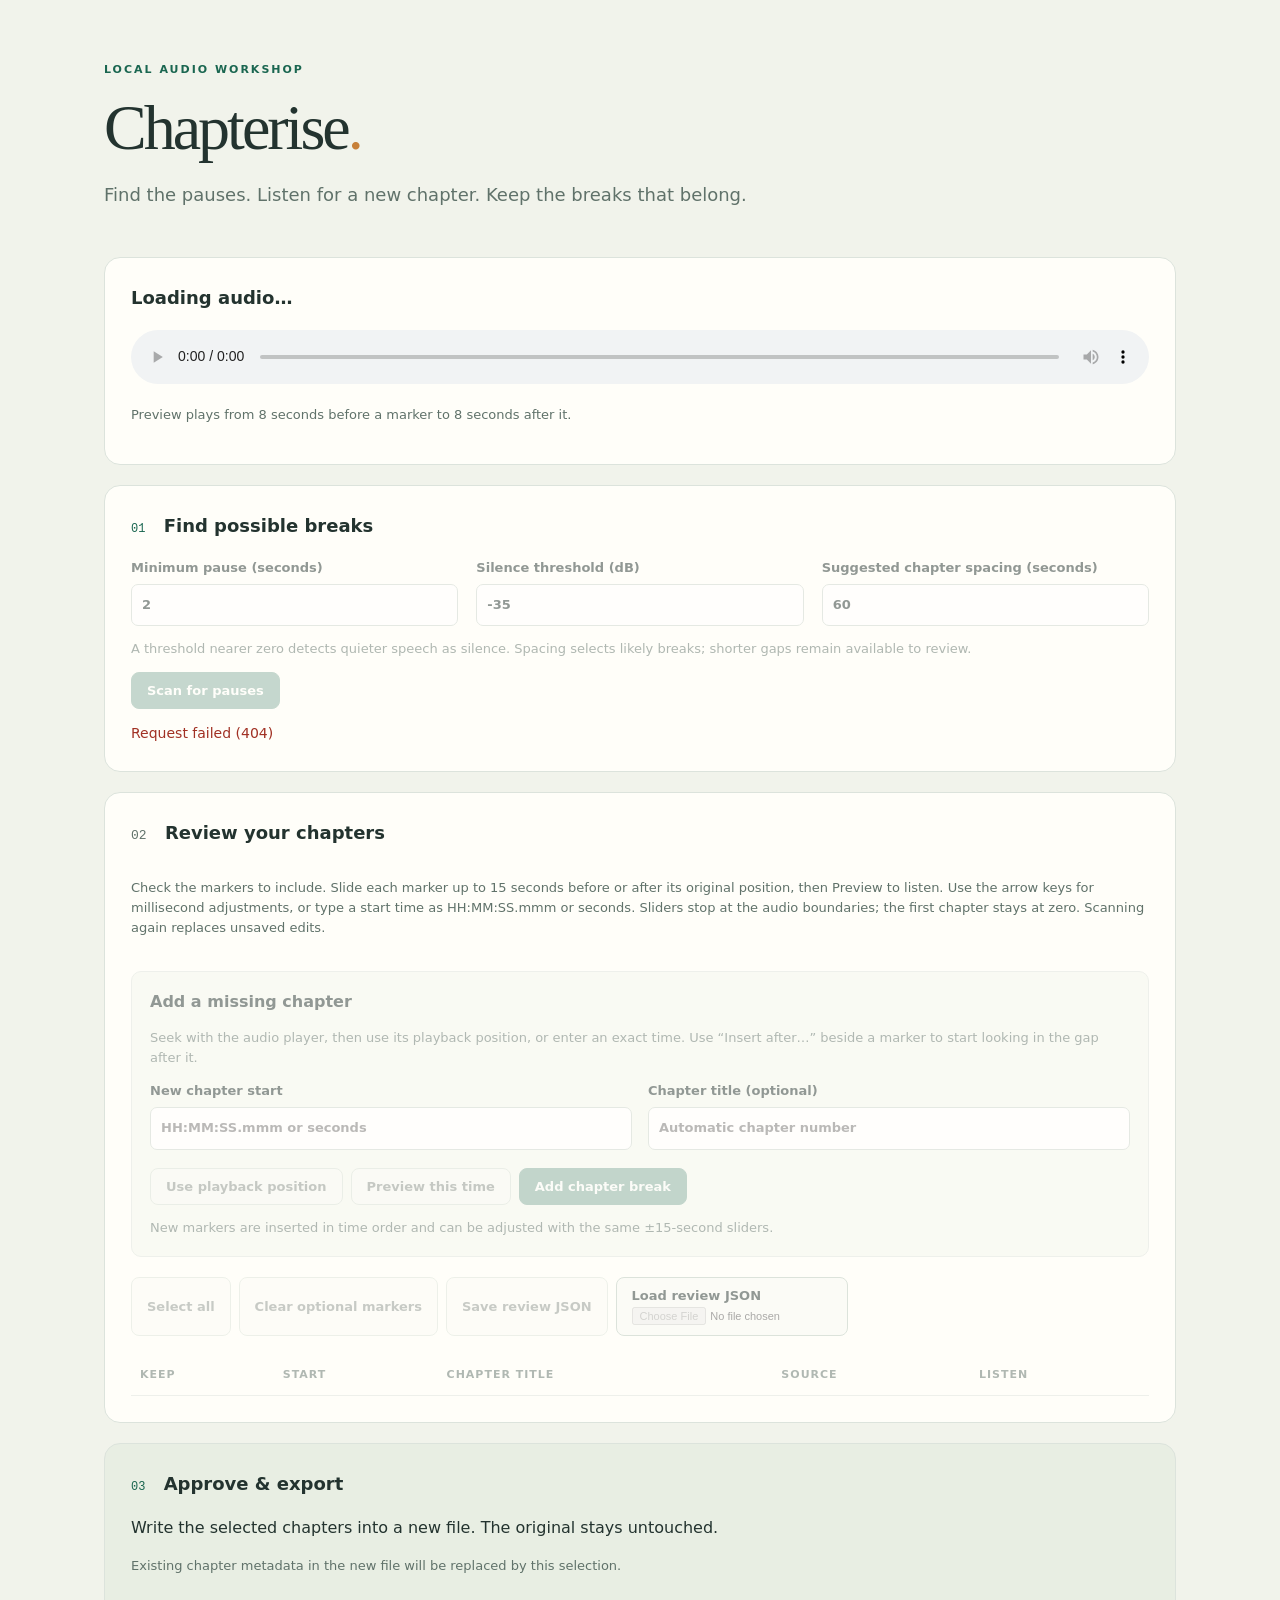
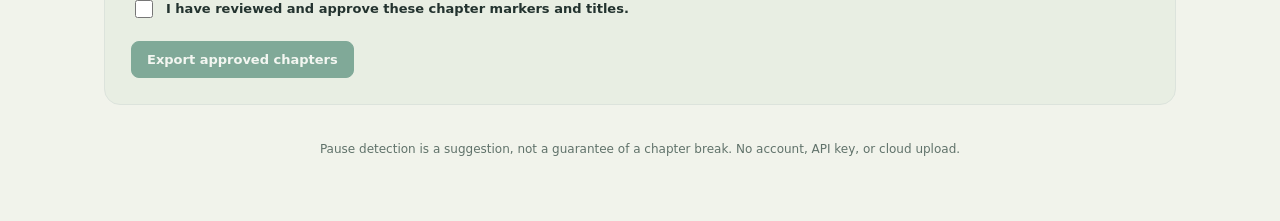
==== static/index.html @ 0d7fcec5 "Add local M4A chapter detection and review tool" ====
<!doctype html>
<html lang="en">
<head>
  <meta charset="utf-8">
  <meta name="viewport" content="width=device-width, initial-scale=1">
  <title>Chapterise — pause, listen, mark</title>
  <link rel="stylesheet" href="style.css">
  <script src="app.js" defer></script>
</head>
<body>
  <main>
    <header><span class="eyebrow">LOCAL AUDIO WORKSHOP</span><h1>Chapterise<span>.</span></h1>
      <p>Find the pauses. Listen for a new chapter. Keep the breaks that belong.</p></header>
    <section class="player">
      <div class="fileline"><h2 id="filename">Loading audio…</h2><span id="duration"></span></div>
      <audio id="audio" controls preload="metadata" src="audio"></audio>
      <p id="playback-help">Preview plays from 8 seconds before a marker to 8 seconds after it.</p>
    </section>
    <section>
      <h2><span class="step">01</span> Find possible breaks</h2>
      <fieldset id="settings"><div class="settings">
        <label>Minimum pause (seconds)<input id="minimum" type="number" min="0.1" max="120" step="0.1" value="2"></label>
        <label>Silence threshold (dB)<input id="noise" type="number" min="-90" max="-5" value="-35"></label>
        <label>Suggested chapter spacing (seconds)<input id="spacing" type="number" min="0" max="86400" value="60"></label>
      </div><p class="hint">A threshold nearer zero detects quieter speech as silence. Spacing selects likely breaks; shorter gaps remain available to review.</p>
      <button id="scan" class="primary">Scan for pauses</button></fieldset>
      <progress id="progress" max="100" value="0" hidden></progress>
      <p id="status" role="status" aria-live="polite">Ready to scan. Your audio stays on this computer.</p>
    </section>
    <section>
      <div class="fileline"><h2><span class="step">02</span> Review your chapters</h2><span id="count"></span></div>
      <p class="hint">Check the markers to include. Slide each marker up to 15 seconds before or after its original position, then Preview to listen. Use the arrow keys for millisecond adjustments, or type a start time as HH:MM:SS.mmm or seconds. Sliders stop at the audio boundaries; the first chapter stays at zero. Scanning again replaces unsaved edits.</p>
      <fieldset id="review">
      <form id="manual-form" class="manual-editor">
        <h3>Add a missing chapter</h3>
        <p class="hint">Seek with the audio player, then use its playback position, or enter an exact time. Use “Insert after…” beside a marker to start looking in the gap after it.</p>
        <div class="manual-fields">
          <label>New chapter start<input id="manual-time" type="text" placeholder="HH:MM:SS.mmm or seconds" autocomplete="off" required></label>
          <label>Chapter title (optional)<input id="manual-title" type="text" maxlength="500" placeholder="Automatic chapter number"></label>
        </div>
        <div class="toolbar">
          <button id="use-playhead" type="button">Use playback position</button>
          <button id="preview-manual" type="button">Preview this time</button>
          <button id="add" type="submit" class="primary">Add chapter break</button>
        </div>
        <p id="manual-status" class="hint" role="status" aria-live="polite">New markers are inserted in time order and can be adjusted with the same ±15-second sliders.</p>
      </form>
      <div class="toolbar">
        <button id="select">Select all</button><button id="clear">Clear optional markers</button>
        <button id="save">Save review JSON</button><label class="import">Load review JSON<input id="load" type="file" accept=".json,application/json"></label>
      </div>
      <div class="tablewrap"><table><thead><tr><th>Keep</th><th>Start</th><th>Chapter title</th><th>Source</th><th>Listen</th></tr></thead><tbody id="rows"></tbody></table></div>
      </fieldset>
    </section>
    <section class="export">
      <h2><span class="step">03</span> Approve &amp; export</h2>
      <p>Write the selected chapters into a new file. The original stays untouched.</p>
      <p class="hint">Existing chapter metadata in the new file will be replaced by this selection.</p>
      <code id="output"></code>
      <label class="approval"><input id="approved" type="checkbox"> I have reviewed and approve these chapter markers and titles.</label>
      <button id="export" class="primary" disabled>Export approved chapters</button>
    </section>
    <footer>Pause detection is a suggestion, not a guarantee of a chapter break. No account, API key, or cloud upload.</footer>
  </main>
</body>
</html>
---- static/style.css ----
:root{color-scheme:light;--ink:#23332f;--muted:#60726a;--green:#1a6650;--border:#dce3dc;--paper:#fffef9}*{box-sizing:border-box}body{margin:0;background:#f1f3eb;color:var(--ink);font:16px/1.55 system-ui,sans-serif}main{max-width:1120px;margin:0 auto;padding:48px 24px}header{padding:8px 0 30px}.eyebrow{font-size:11px;font-weight:750;letter-spacing:2px;color:var(--green)}h1{font-family:Georgia,serif;font-weight:400;font-size:64px;letter-spacing:-3px;line-height:1.1;margin:12px 0}h1 span{color:#c78039}header p{color:var(--muted);font-size:18px}section{background:var(--paper);border:1px solid var(--border);border-radius:16px;padding:26px;margin-bottom:20px}h2{font-size:18px;font-weight:650;margin:0 0 18px}.fileline{display:flex;align-items:baseline;justify-content:space-between;gap:20px}.fileline h2{overflow-wrap:anywhere}.fileline span{white-space:nowrap;color:var(--muted);font-size:13px}.step{font:12px ui-monospace,monospace;color:var(--green);margin-right:12px}audio{width:100%}.player p,.hint{font-size:13px;color:var(--muted)}fieldset{border:0;margin:0;padding:0;min-width:0}.settings{display:grid;grid-template-columns:repeat(3,1fr);gap:18px}label{display:block;font-size:13px;font-weight:600}input:not([type=checkbox]):not([type=file]):not([type=range]){width:100%;border:1px solid #cbd5cd;border-radius:7px;padding:10px;background:#fff;color:var(--ink);font:inherit;margin-top:6px}input[type=checkbox]{accent-color:var(--green);width:18px;height:18px;vertical-align:middle}button,.import{border:1px solid #b9c9bd;background:#f7f9f3;border-radius:8px;padding:10px 15px;color:var(--ink);font:600 13px system-ui;cursor:pointer}button:hover,.import:hover{background:#e9f0e7}button.primary{background:var(--green);color:white;border-color:var(--green)}button:disabled,fieldset:disabled{opacity:.5;cursor:default}button:focus-visible,input:focus-visible{outline:3px solid #dba653;outline-offset:2px}.toolbar{display:flex;flex-wrap:wrap;gap:8px;margin:18px 0}.import input{display:block;max-width:200px;font-size:11px;margin-top:4px}.tablewrap{overflow:auto;max-height:570px}table{border-collapse:collapse;width:100%;min-width:660px}th{text-align:left;font-size:11px;text-transform:uppercase;letter-spacing:1px;color:var(--muted);position:sticky;top:0;background:var(--paper);z-index:1}td,th{padding:12px 9px;border-bottom:1px solid var(--border)}td:nth-child(2){width:155px}td:nth-child(3){min-width:220px}td:nth-child(4){font-size:12px;color:var(--muted);min-width:100px}td input:not([type=checkbox]){margin:0!important}.unselected{opacity:.6}.export{background:#e8eee3}.approval{margin:20px 0;display:flex;align-items:center;gap:10px}code{display:block;overflow-wrap:anywhere;font-size:12px}footer{color:var(--muted);font-size:12px;text-align:center;padding:15px}#status{font-size:14px;margin-bottom:0;overflow-wrap:anywhere}#status.error{color:#a13124}progress{width:100%;margin-top:18px;accent-color:var(--green)}@media(max-width:650px){main{padding:24px 12px}section{padding:18px}h1{font-size:48px}.settings{grid-template-columns:1fr}.fileline{flex-wrap:wrap;gap:0}.toolbar button{flex-grow:1}}

/* Keep precision controls together beneath each chapter timestamp. */
td:nth-child(2){min-width:220px}.adjustment{margin-top:10px}.adjustment input[type=range]{display:block;width:100%;padding:0;accent-color:var(--green);cursor:ew-resize}.adjustment input:disabled{cursor:default}.adjustment-limits{display:flex;justify-content:space-between;font:11px ui-monospace,monospace;color:var(--muted);margin-top:3px}.adjustment-offset{display:block;font-size:11px;color:var(--muted);margin-top:4px;font-variant-numeric:tabular-nums}
.manual-editor{background:#f3f6ed;border:1px solid var(--border);border-radius:10px;padding:18px;margin:20px 0}.manual-editor h3{margin:0;font-size:16px}.manual-fields{display:grid;grid-template-columns:1fr 1fr;gap:16px}.manual-editor .toolbar{margin-bottom:8px}#manual-status{margin-bottom:0}#manual-status.error{color:#a13124}.marker-actions{min-width:130px}.marker-actions button{display:block;width:100%;margin:5px 0}.new-marker{background:#edf4e5}@media(max-width:650px){.manual-fields{grid-template-columns:1fr}}
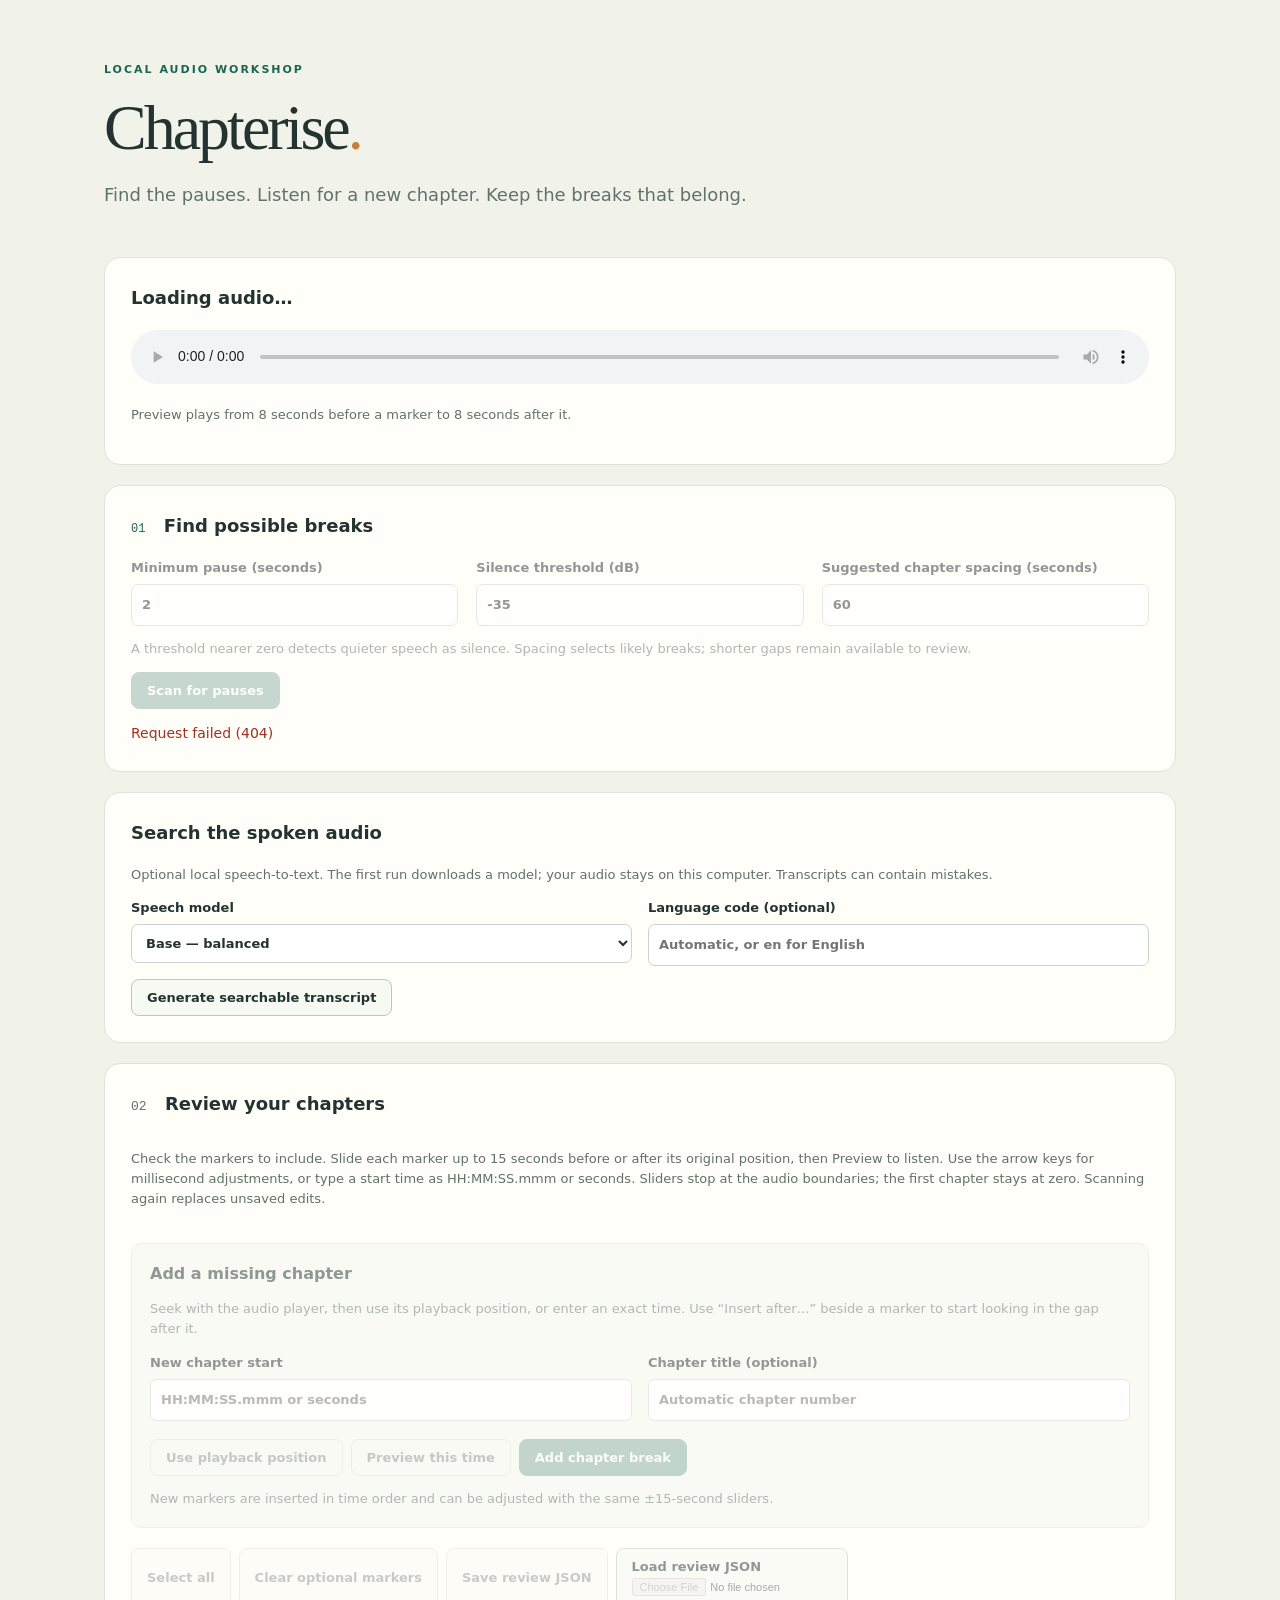
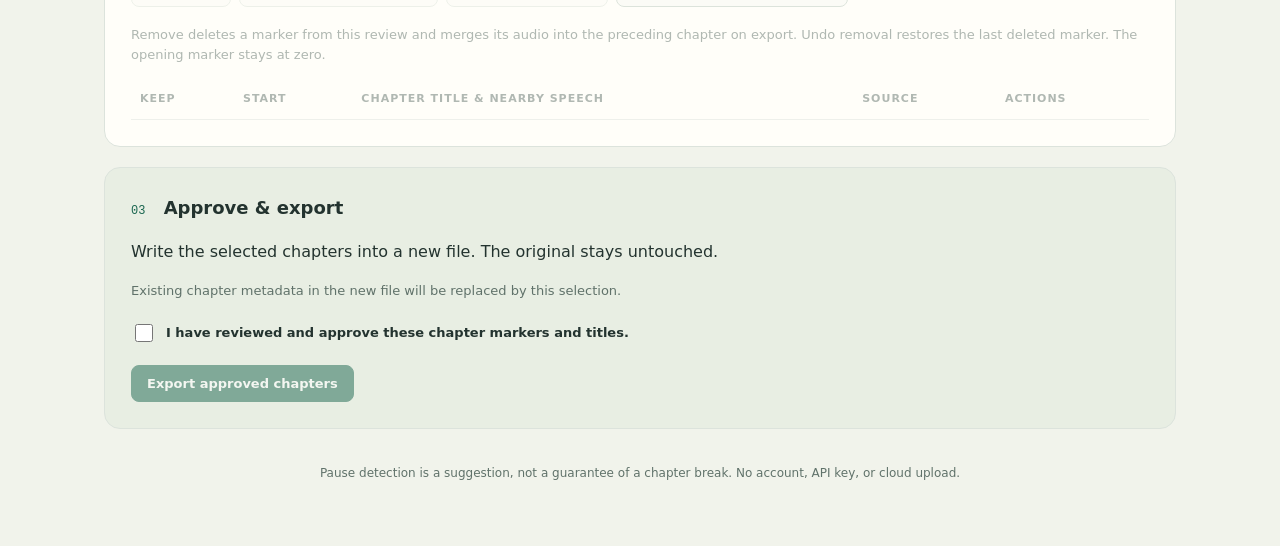
==== commit d76ad0d0: "Add searchable transcripts, chapter removal, and long-book export fix" ====
--- a/static/index.html
+++ b/static/index.html
@@ -28,6 +28,24 @@
       <p id="status" role="status" aria-live="polite">Ready to scan. Your audio stays on this computer.</p>
     </section>
     <section>
+      <h2>Search the spoken audio</h2>
+      <p class="hint">Optional local speech-to-text. The first run downloads a model; your audio stays on this computer. Transcripts can contain mistakes.</p>
+      <fieldset id="transcription-settings">
+        <div class="manual-fields">
+          <label>Speech model<select id="speech-model"><option value="tiny">Tiny — fastest</option><option value="base" selected>Base — balanced</option><option value="small">Small — more accurate, slower</option></select></label>
+          <label>Language code (optional)<input id="speech-language" type="text" placeholder="Automatic, or en for English" maxlength="3"></label>
+        </div>
+        <p id="transcription-help" class="hint"></p>
+        <button id="transcribe">Generate searchable transcript</button>
+      </fieldset>
+      <div id="transcript-panel" hidden>
+        <label class="transcript-search">Search transcript<input id="transcript-query" type="search" placeholder="Find a word or phrase…"></label>
+        <p id="transcript-count" class="hint" role="status"></p>
+        <p class="hint">Select a result to listen and fill the manual chapter time. Save review JSON to keep your transcript for later.</p>
+        <div id="transcript-results" class="transcript-results"></div>
+      </div>
+    </section>
+    <section>
       <div class="fileline"><h2><span class="step">02</span> Review your chapters</h2><span id="count"></span></div>
       <p class="hint">Check the markers to include. Slide each marker up to 15 seconds before or after its original position, then Preview to listen. Use the arrow keys for millisecond adjustments, or type a start time as HH:MM:SS.mmm or seconds. Sliders stop at the audio boundaries; the first chapter stays at zero. Scanning again replaces unsaved edits.</p>
       <fieldset id="review">
@@ -47,9 +65,11 @@
       </form>
       <div class="toolbar">
         <button id="select">Select all</button><button id="clear">Clear optional markers</button>
+        <button id="undo-remove" hidden>Undo removal</button>
         <button id="save">Save review JSON</button><label class="import">Load review JSON<input id="load" type="file" accept=".json,application/json"></label>
       </div>
-      <div class="tablewrap"><table><thead><tr><th>Keep</th><th>Start</th><th>Chapter title</th><th>Source</th><th>Listen</th></tr></thead><tbody id="rows"></tbody></table></div>
+      <p class="hint">Remove deletes a marker from this review and merges its audio into the preceding chapter on export. Undo removal restores the last deleted marker. The opening marker stays at zero.</p>
+      <div class="tablewrap"><table><thead><tr><th>Keep</th><th>Start</th><th>Chapter title &amp; nearby speech</th><th>Source</th><th>Actions</th></tr></thead><tbody id="rows"></tbody></table></div>
       </fieldset>
     </section>
     <section class="export">
--- a/static/style.css
+++ b/static/style.css
@@ -3,3 +3,5 @@
 /* Keep precision controls together beneath each chapter timestamp. */
 td:nth-child(2){min-width:220px}.adjustment{margin-top:10px}.adjustment input[type=range]{display:block;width:100%;padding:0;accent-color:var(--green);cursor:ew-resize}.adjustment input:disabled{cursor:default}.adjustment-limits{display:flex;justify-content:space-between;font:11px ui-monospace,monospace;color:var(--muted);margin-top:3px}.adjustment-offset{display:block;font-size:11px;color:var(--muted);margin-top:4px;font-variant-numeric:tabular-nums}
 .manual-editor{background:#f3f6ed;border:1px solid var(--border);border-radius:10px;padding:18px;margin:20px 0}.manual-editor h3{margin:0;font-size:16px}.manual-fields{display:grid;grid-template-columns:1fr 1fr;gap:16px}.manual-editor .toolbar{margin-bottom:8px}#manual-status{margin-bottom:0}#manual-status.error{color:#a13124}.marker-actions{min-width:130px}.marker-actions button{display:block;width:100%;margin:5px 0}.new-marker{background:#edf4e5}@media(max-width:650px){.manual-fields{grid-template-columns:1fr}}
+.remove-marker{color:#a13124}
+select{width:100%;padding:10px;border:1px solid #cbd5cd;border-radius:7px;background:#fff;color:var(--ink);font:inherit;margin-top:6px}.snippet{font-size:12px;line-height:1.5;color:var(--muted);max-height:150px;overflow:auto;margin:10px 0 0;white-space:pre-wrap}.transcript-search{margin-top:20px}.transcript-results{max-height:330px;overflow:auto}.transcript-result{display:flex;gap:16px;width:100%;text-align:left;margin-bottom:8px;font-weight:400}.transcript-result span:first-child{font:12px ui-monospace,monospace;white-space:nowrap;padding-top:3px}.transcript-result span:last-child{white-space:pre-wrap}
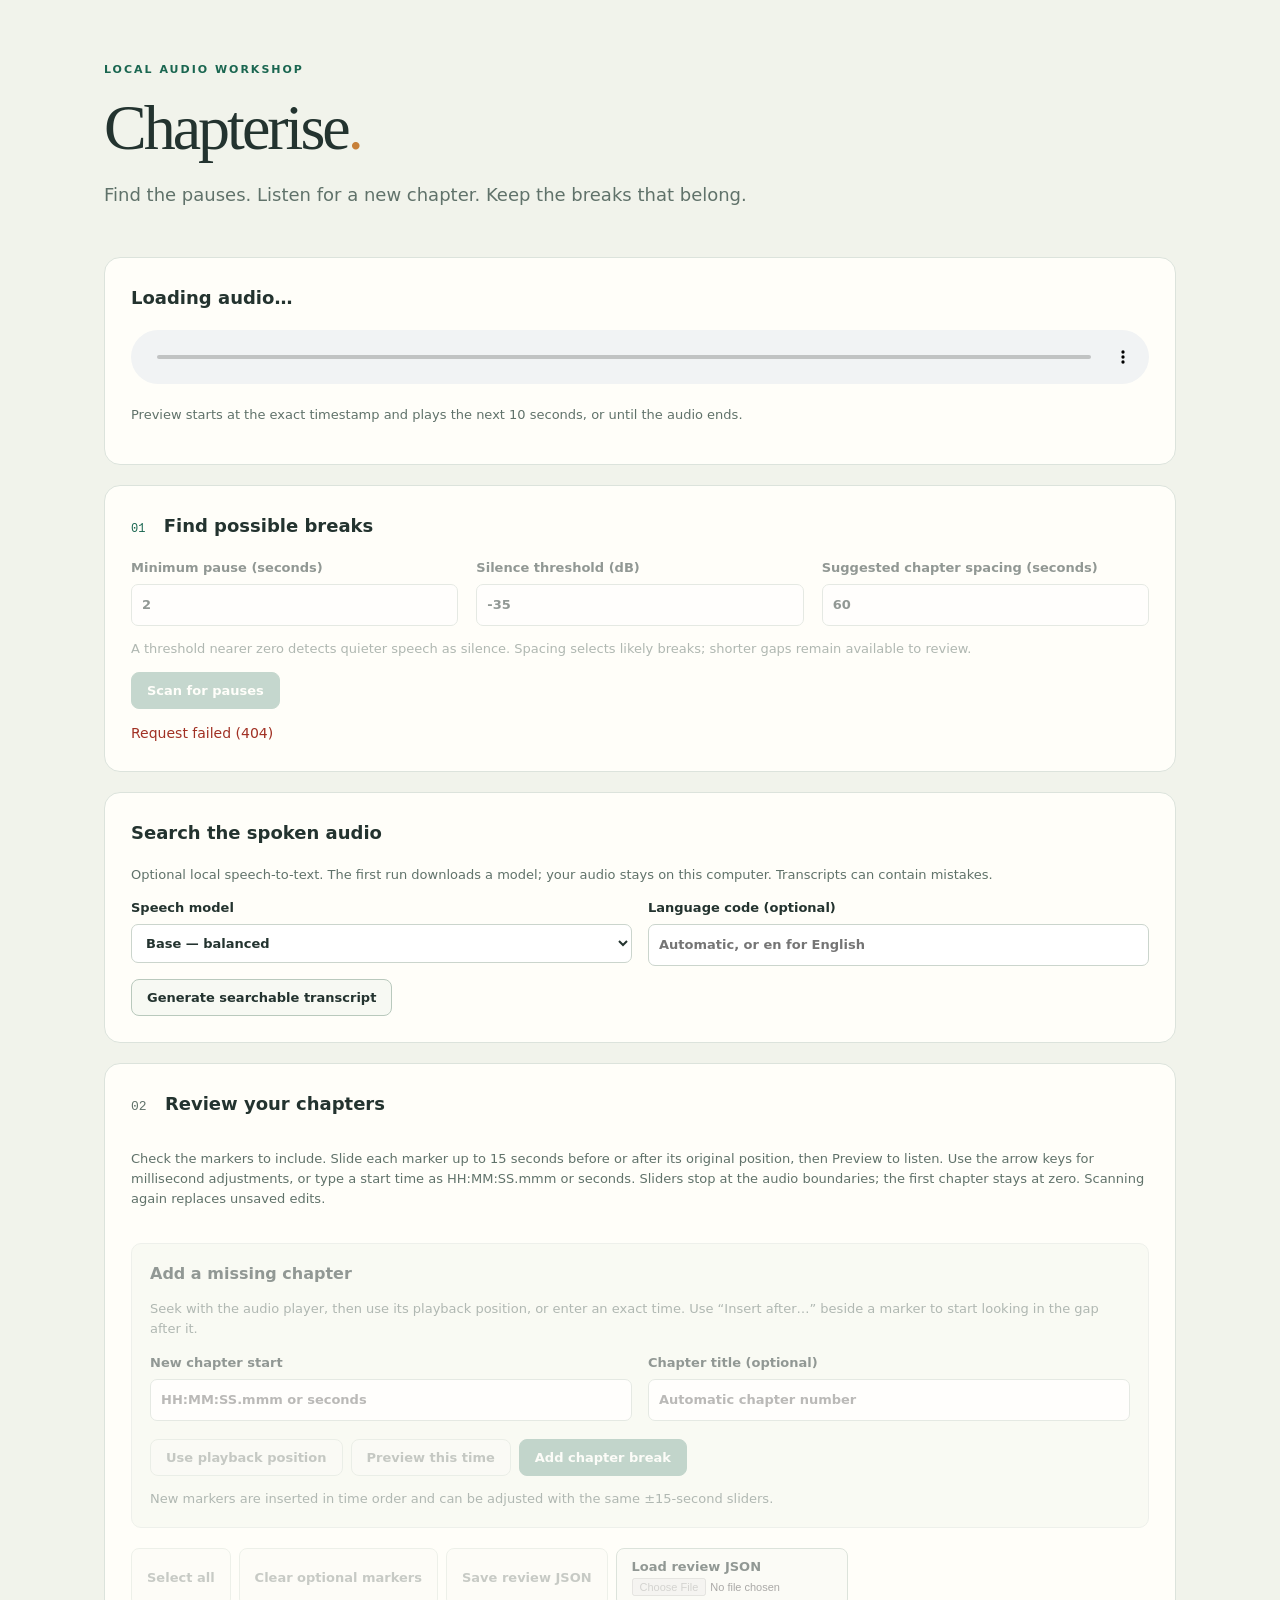
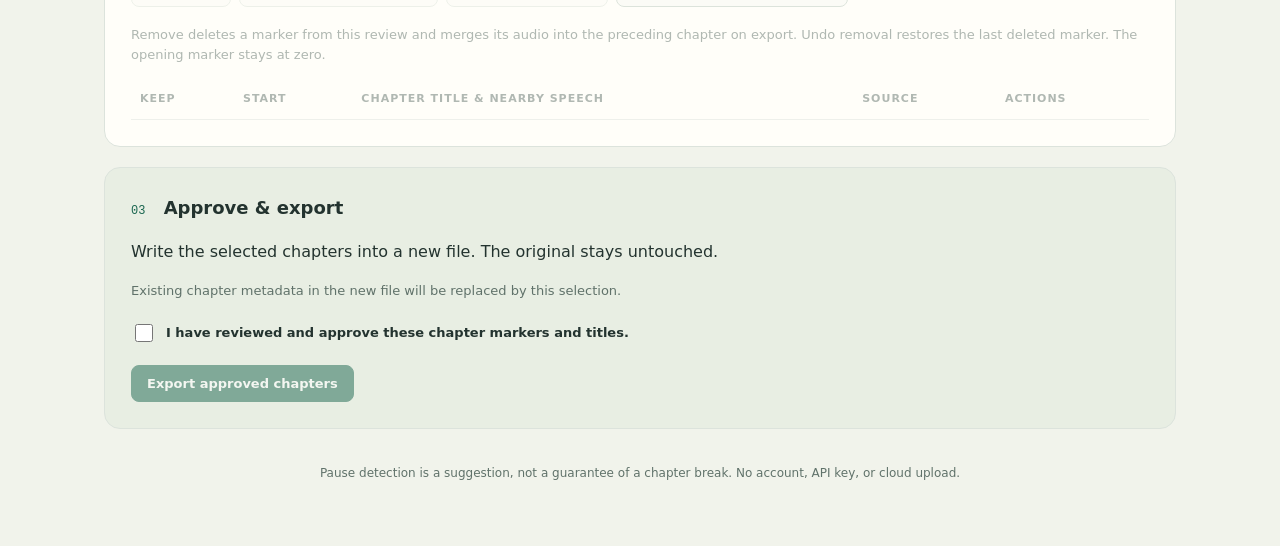
==== commit 4a59d0f5: "Preview audio from exact timestamps for ten seconds" ====
--- a/static/index.html
+++ b/static/index.html
@@ -14,7 +14,7 @@
     <section class="player">
       <div class="fileline"><h2 id="filename">Loading audio…</h2><span id="duration"></span></div>
       <audio id="audio" controls preload="metadata" src="audio"></audio>
-      <p id="playback-help">Preview plays from 8 seconds before a marker to 8 seconds after it.</p>
+      <p id="playback-help">Preview starts at the exact timestamp and plays the next 10 seconds, or until the audio ends.</p>
     </section>
     <section>
       <h2><span class="step">01</span> Find possible breaks</h2>
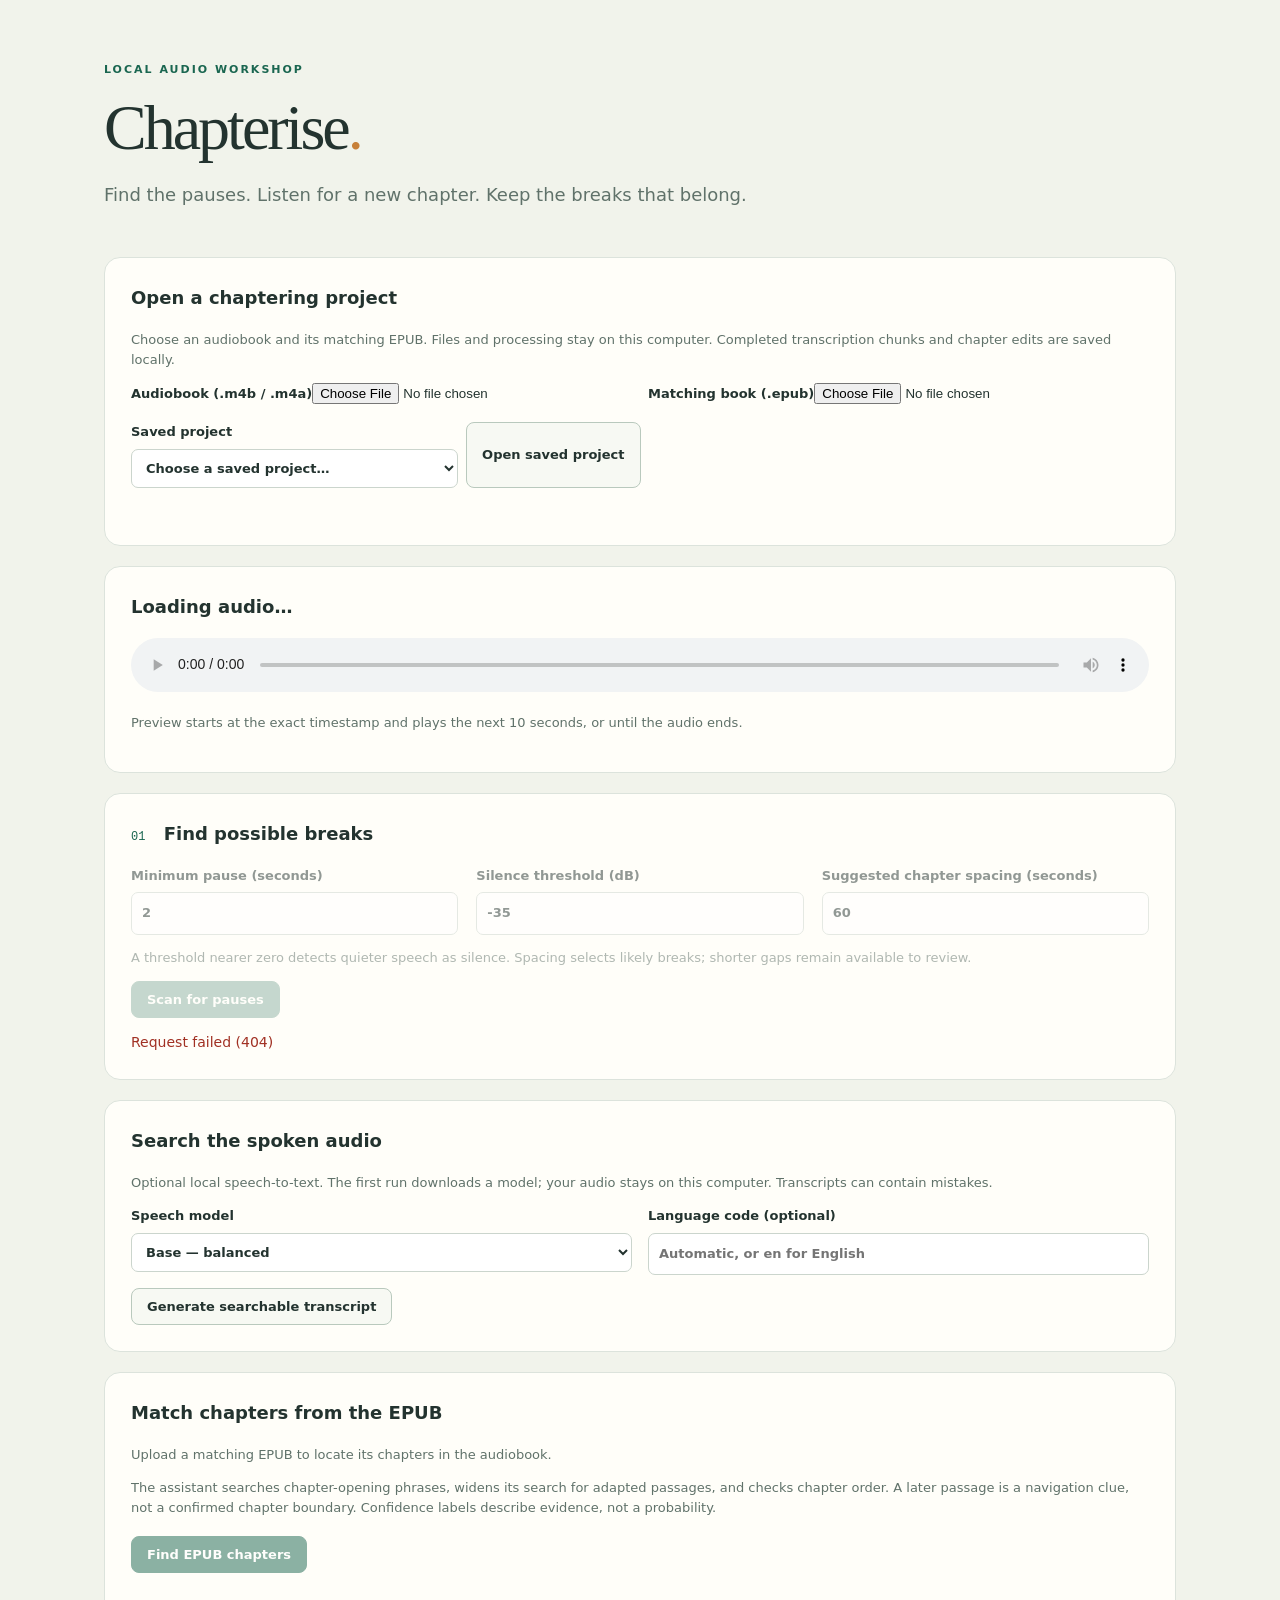
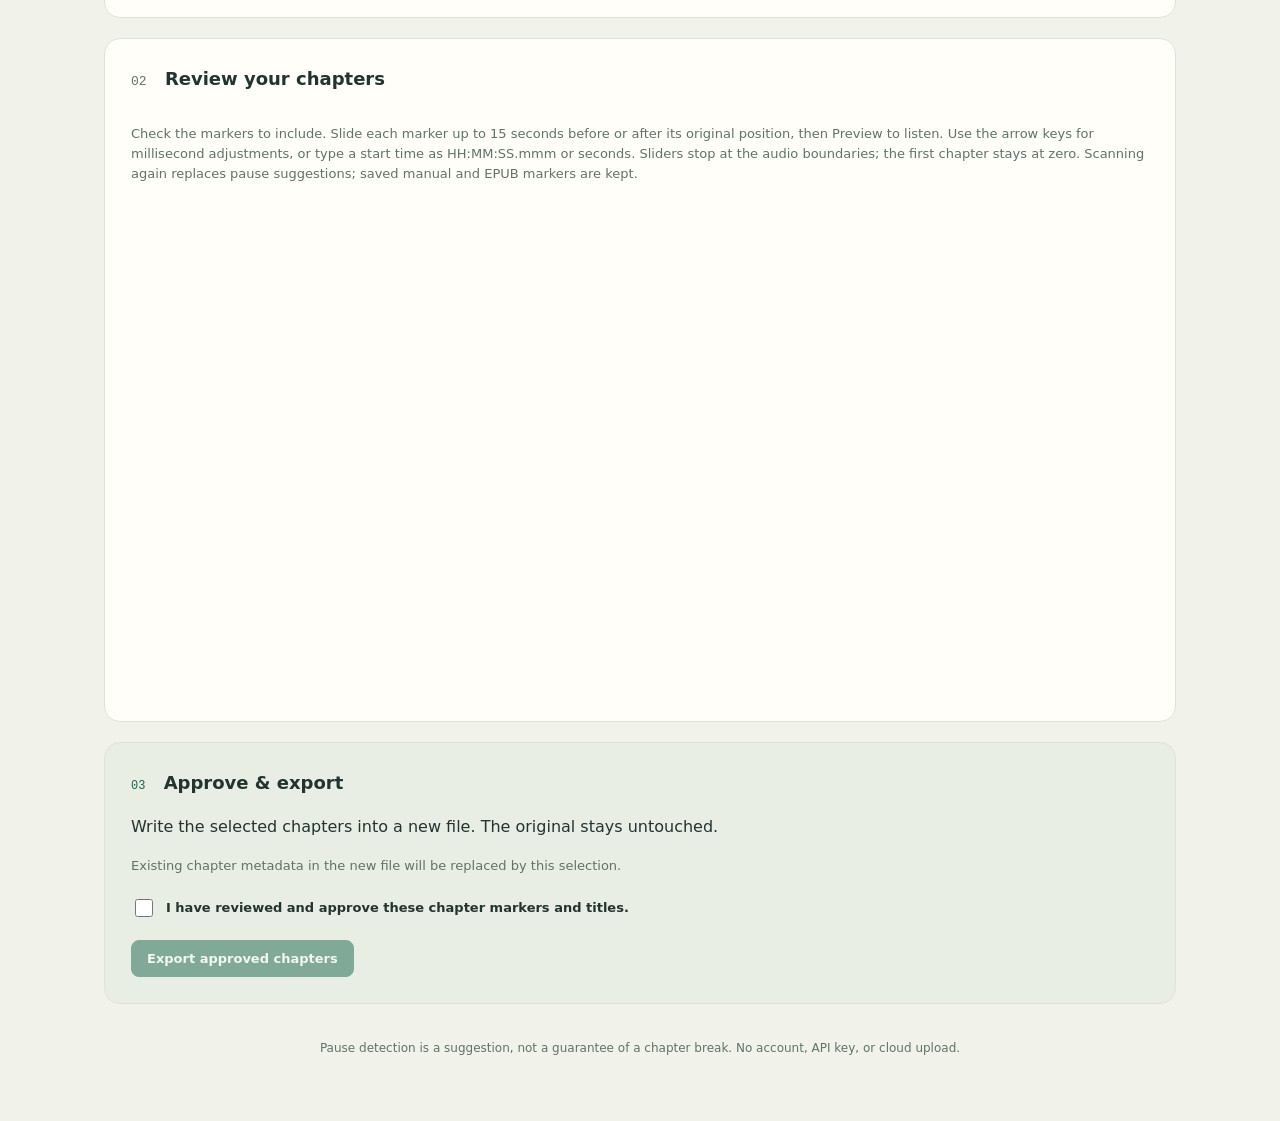
==== commit 48652c1a: "Add EPUB-assisted chapter matching and resumable review projects" ====
--- a/static/index.html
+++ b/static/index.html
@@ -11,9 +11,22 @@
   <main>
     <header><span class="eyebrow">LOCAL AUDIO WORKSHOP</span><h1>Chapterise<span>.</span></h1>
       <p>Find the pauses. Listen for a new chapter. Keep the breaks that belong.</p></header>
+    <section>
+      <h2>Open a chaptering project</h2>
+      <p class="hint">Choose an audiobook and its matching EPUB. Files and processing stay on this computer. Completed transcription chunks and chapter edits are saved locally.</p>
+      <fieldset id="project-controls">
+        <div class="manual-fields">
+          <label>Audiobook (.m4b / .m4a)<input id="audio-upload" type="file" accept=".m4b,.m4a,audio/mp4"></label>
+          <label>Matching book (.epub)<input id="epub-upload" type="file" accept=".epub,application/epub+zip"></label>
+        </div>
+        <div class="toolbar"><label>Saved project<select id="project-list"><option value="">Choose a saved project…</option></select></label><button id="open-project">Open saved project</button></div>
+      </fieldset>
+      <progress id="upload-progress" max="100" value="0" hidden></progress>
+      <p id="save-status" class="hint" role="status"></p>
+    </section>
     <section class="player">
       <div class="fileline"><h2 id="filename">Loading audio…</h2><span id="duration"></span></div>
-      <audio id="audio" controls preload="metadata" src="audio"></audio>
+      <audio id="audio" controls preload="metadata" ></audio>
       <p id="playback-help">Preview starts at the exact timestamp and plays the next 10 seconds, or until the audio ends.</p>
     </section>
     <section>
@@ -45,9 +58,17 @@
         <div id="transcript-results" class="transcript-results"></div>
       </div>
     </section>
+    <section id="epub-section">
+      <h2>Match chapters from the EPUB</h2>
+      <p id="book-status" class="hint">Upload a matching EPUB to locate its chapters in the audiobook.</p>
+      <p class="hint">The assistant searches chapter-opening phrases, widens its search for adapted passages, and checks chapter order. A later passage is a navigation clue, not a confirmed chapter boundary. Confidence labels describe evidence, not a probability.</p>
+      <div class="toolbar"><button id="align" class="primary" disabled>Find EPUB chapters</button><button id="pause-job" hidden>Pause processing</button></div>
+      <p id="alignment-summary" role="status"></p>
+      <div id="proposals" class="proposals"></div>
+    </section>
     <section>
       <div class="fileline"><h2><span class="step">02</span> Review your chapters</h2><span id="count"></span></div>
-      <p class="hint">Check the markers to include. Slide each marker up to 15 seconds before or after its original position, then Preview to listen. Use the arrow keys for millisecond adjustments, or type a start time as HH:MM:SS.mmm or seconds. Sliders stop at the audio boundaries; the first chapter stays at zero. Scanning again replaces unsaved edits.</p>
+      <p class="hint">Check the markers to include. Slide each marker up to 15 seconds before or after its original position, then Preview to listen. Use the arrow keys for millisecond adjustments, or type a start time as HH:MM:SS.mmm or seconds. Sliders stop at the audio boundaries; the first chapter stays at zero. Scanning again replaces pause suggestions; saved manual and EPUB markers are kept.</p>
       <fieldset id="review">
       <form id="manual-form" class="manual-editor">
         <h3>Add a missing chapter</h3>
@@ -79,6 +100,7 @@
       <code id="output"></code>
       <label class="approval"><input id="approved" type="checkbox"> I have reviewed and approve these chapter markers and titles.</label>
       <button id="export" class="primary" disabled>Export approved chapters</button>
+      <a id="download-export" href="export" hidden>Download exported audio</a>
     </section>
     <footer>Pause detection is a suggestion, not a guarantee of a chapter break. No account, API key, or cloud upload.</footer>
   </main>
--- a/static/style.css
+++ b/static/style.css
@@ -5,3 +5,5 @@
 .manual-editor{background:#f3f6ed;border:1px solid var(--border);border-radius:10px;padding:18px;margin:20px 0}.manual-editor h3{margin:0;font-size:16px}.manual-fields{display:grid;grid-template-columns:1fr 1fr;gap:16px}.manual-editor .toolbar{margin-bottom:8px}#manual-status{margin-bottom:0}#manual-status.error{color:#a13124}.marker-actions{min-width:130px}.marker-actions button{display:block;width:100%;margin:5px 0}.new-marker{background:#edf4e5}@media(max-width:650px){.manual-fields{grid-template-columns:1fr}}
 .remove-marker{color:#a13124}
 select{width:100%;padding:10px;border:1px solid #cbd5cd;border-radius:7px;background:#fff;color:var(--ink);font:inherit;margin-top:6px}.snippet{font-size:12px;line-height:1.5;color:var(--muted);max-height:150px;overflow:auto;margin:10px 0 0;white-space:pre-wrap}.transcript-search{margin-top:20px}.transcript-results{max-height:330px;overflow:auto}.transcript-result{display:flex;gap:16px;width:100%;text-align:left;margin-bottom:8px;font-weight:400}.transcript-result span:first-child{font:12px ui-monospace,monospace;white-space:nowrap;padding-top:3px}.transcript-result span:last-child{white-space:pre-wrap}
+
+.proposals{display:grid;gap:12px;max-height:650px;overflow:auto}.proposal{border:1px solid var(--border);border-radius:10px;padding:18px;background:#f7f9f3}.proposal h3{font-size:16px;margin:0}.proposal p{font-size:13px;margin:8px 0;white-space:pre-wrap}.proposal .evidence{display:grid;grid-template-columns:1fr 1fr;gap:18px}.confidence{font-size:12px;font-weight:600;color:var(--green)}.confidence.review,.confidence.unmatched{color:#8b5418}.proposal .toolbar{margin-bottom:0}#download-export{display:inline-block;margin:16px;color:var(--green)}#download-export[hidden]{display:none}#save-status.error{color:#a13124}@media(max-width:650px){.proposal .evidence{grid-template-columns:1fr}}
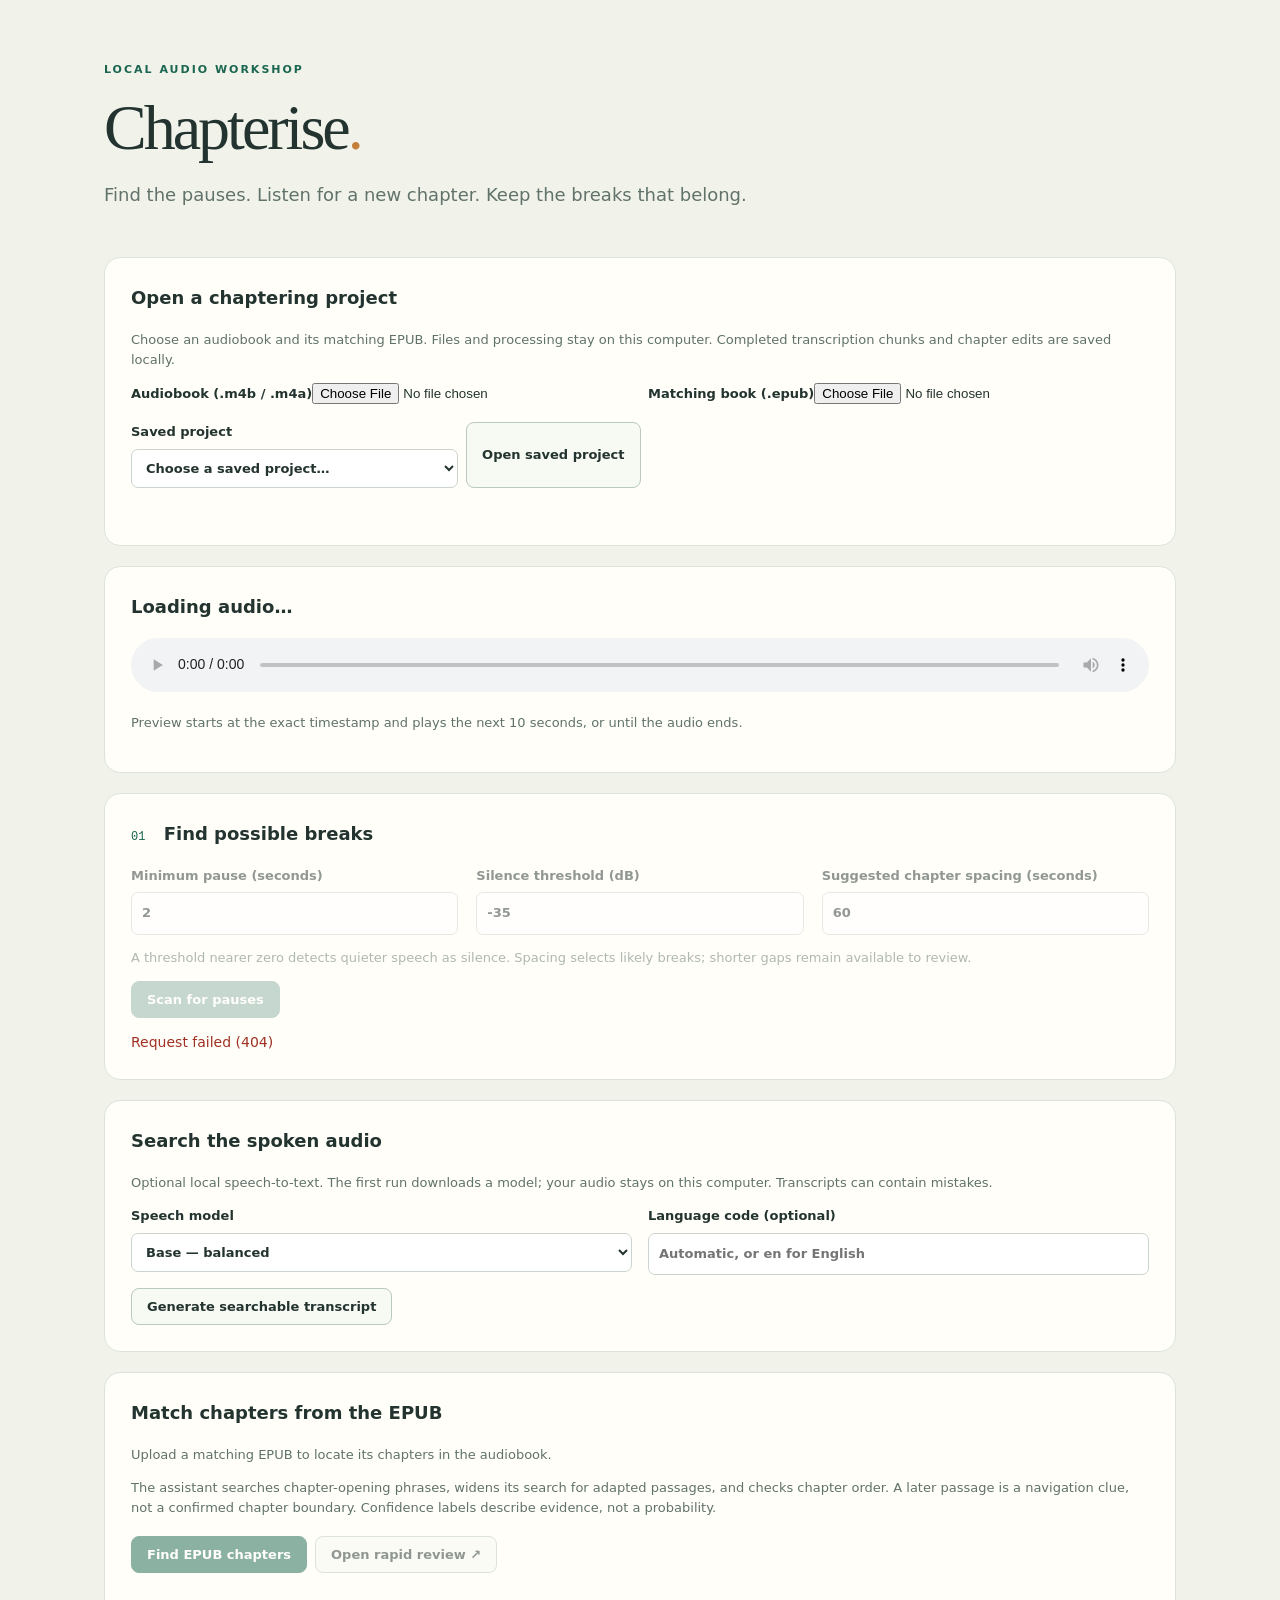
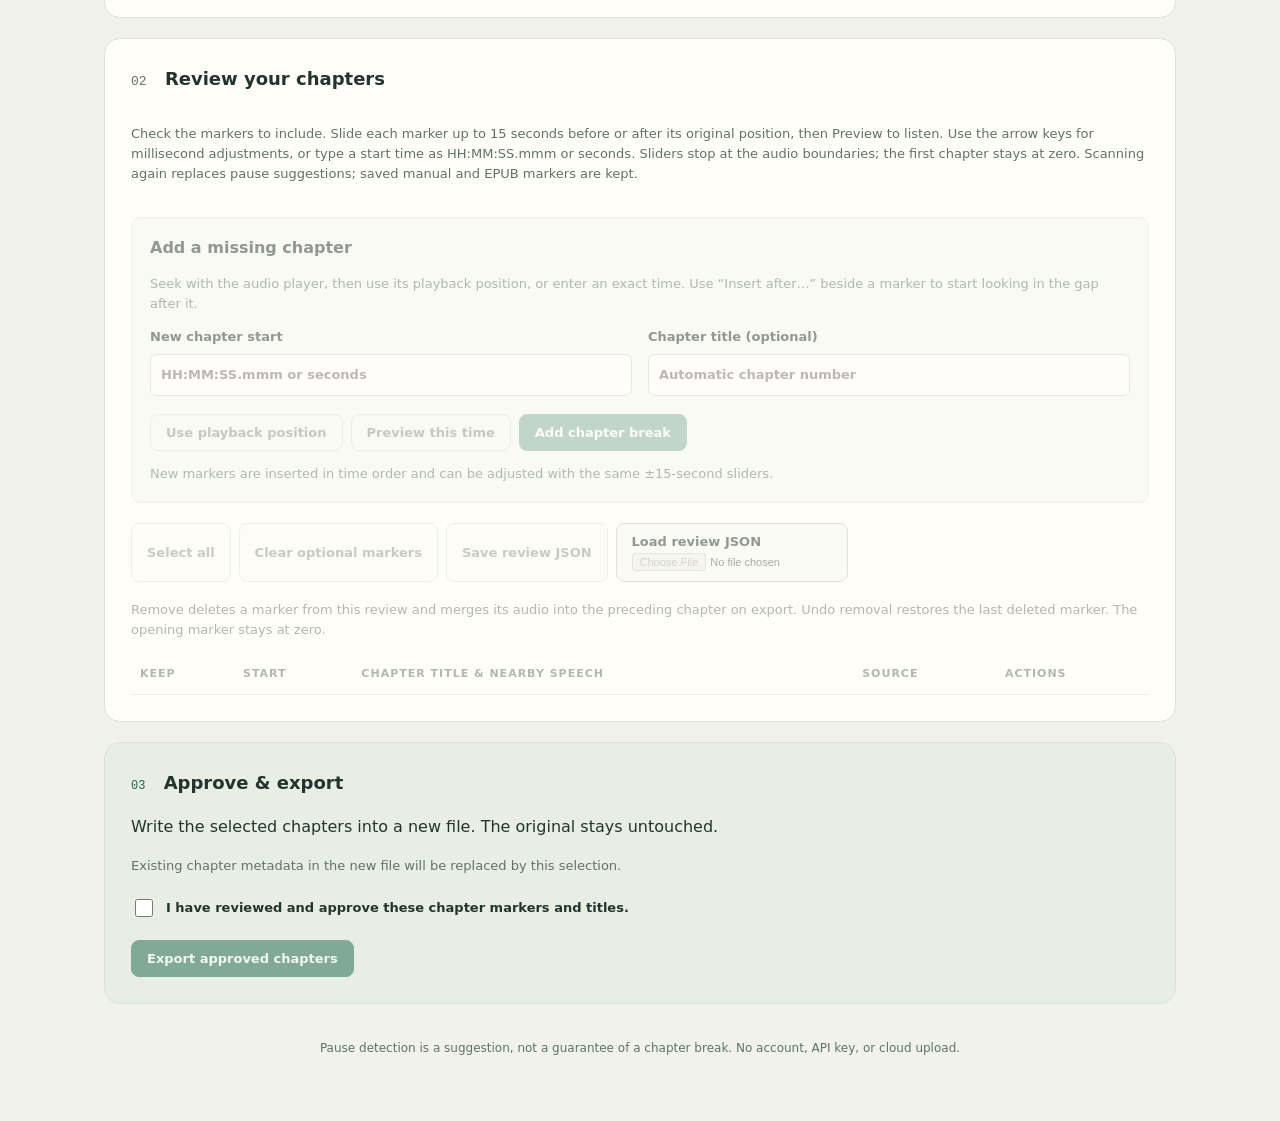
==== commit 1a7311ec: "Release v1.2 with keyboard-driven rapid chapter review" ====
--- a/static/index.html
+++ b/static/index.html
@@ -62,7 +62,7 @@
       <h2>Match chapters from the EPUB</h2>
       <p id="book-status" class="hint">Upload a matching EPUB to locate its chapters in the audiobook.</p>
       <p class="hint">The assistant searches chapter-opening phrases, widens its search for adapted passages, and checks chapter order. A later passage is a navigation clue, not a confirmed chapter boundary. Confidence labels describe evidence, not a probability.</p>
-      <div class="toolbar"><button id="align" class="primary" disabled>Find EPUB chapters</button><button id="pause-job" hidden>Pause processing</button></div>
+      <div class="toolbar"><button id="align" class="primary" disabled>Find EPUB chapters</button><button id="rapid-review" disabled>Open rapid review ↗</button><button id="pause-job" hidden>Pause processing</button></div>
       <p id="alignment-summary" role="status"></p>
       <div id="proposals" class="proposals"></div>
     </section>
--- a/static/style.css
+++ b/static/style.css
@@ -7,3 +7,5 @@
 select{width:100%;padding:10px;border:1px solid #cbd5cd;border-radius:7px;background:#fff;color:var(--ink);font:inherit;margin-top:6px}.snippet{font-size:12px;line-height:1.5;color:var(--muted);max-height:150px;overflow:auto;margin:10px 0 0;white-space:pre-wrap}.transcript-search{margin-top:20px}.transcript-results{max-height:330px;overflow:auto}.transcript-result{display:flex;gap:16px;width:100%;text-align:left;margin-bottom:8px;font-weight:400}.transcript-result span:first-child{font:12px ui-monospace,monospace;white-space:nowrap;padding-top:3px}.transcript-result span:last-child{white-space:pre-wrap}
 
 .proposals{display:grid;gap:12px;max-height:650px;overflow:auto}.proposal{border:1px solid var(--border);border-radius:10px;padding:18px;background:#f7f9f3}.proposal h3{font-size:16px;margin:0}.proposal p{font-size:13px;margin:8px 0;white-space:pre-wrap}.proposal .evidence{display:grid;grid-template-columns:1fr 1fr;gap:18px}.confidence{font-size:12px;font-weight:600;color:var(--green)}.confidence.review,.confidence.unmatched{color:#8b5418}.proposal .toolbar{margin-bottom:0}#download-export{display:inline-block;margin:16px;color:var(--green)}#download-export[hidden]{display:none}#save-status.error{color:#a13124}@media(max-width:650px){.proposal .evidence{grid-template-columns:1fr}}
+
+.rapid-review main{max-width:940px;padding-top:24px}.rapid-review header{padding-bottom:8px}.rapid-review h1{font-size:38px;letter-spacing:-1px}.rapid-review .evidence{display:grid;grid-template-columns:1fr 1fr;gap:20px;margin:20px 0}.rapid-review .evidence p{white-space:pre-wrap;max-height:200px;overflow:auto}.rapid-review #predicted{font-variant-numeric:tabular-nums}.rapid-review #status{min-height:24px;margin:0 0 14px}.rapid-review #reason{font-size:13px}body>section{max-width:900px;margin:24px auto}body>section button{margin-right:10px}@media(max-width:650px){.rapid-review .evidence{grid-template-columns:1fr}}
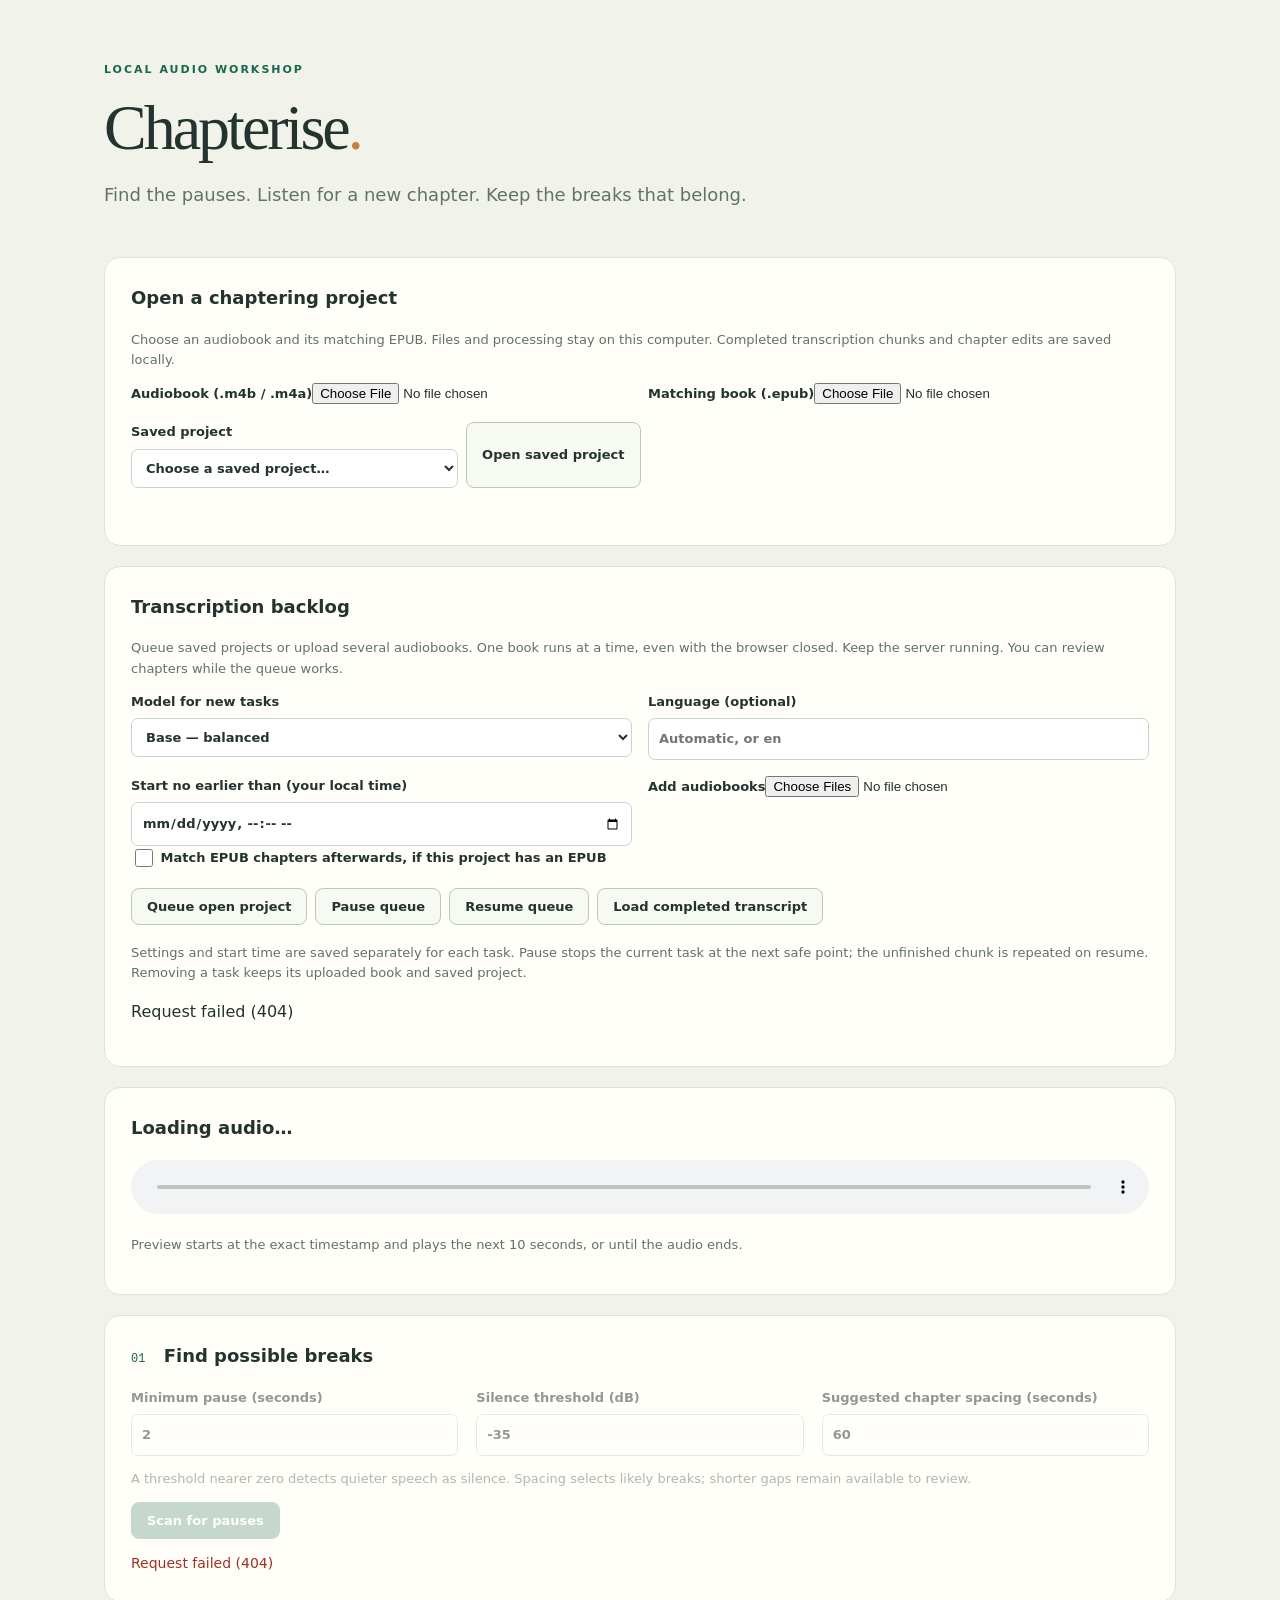
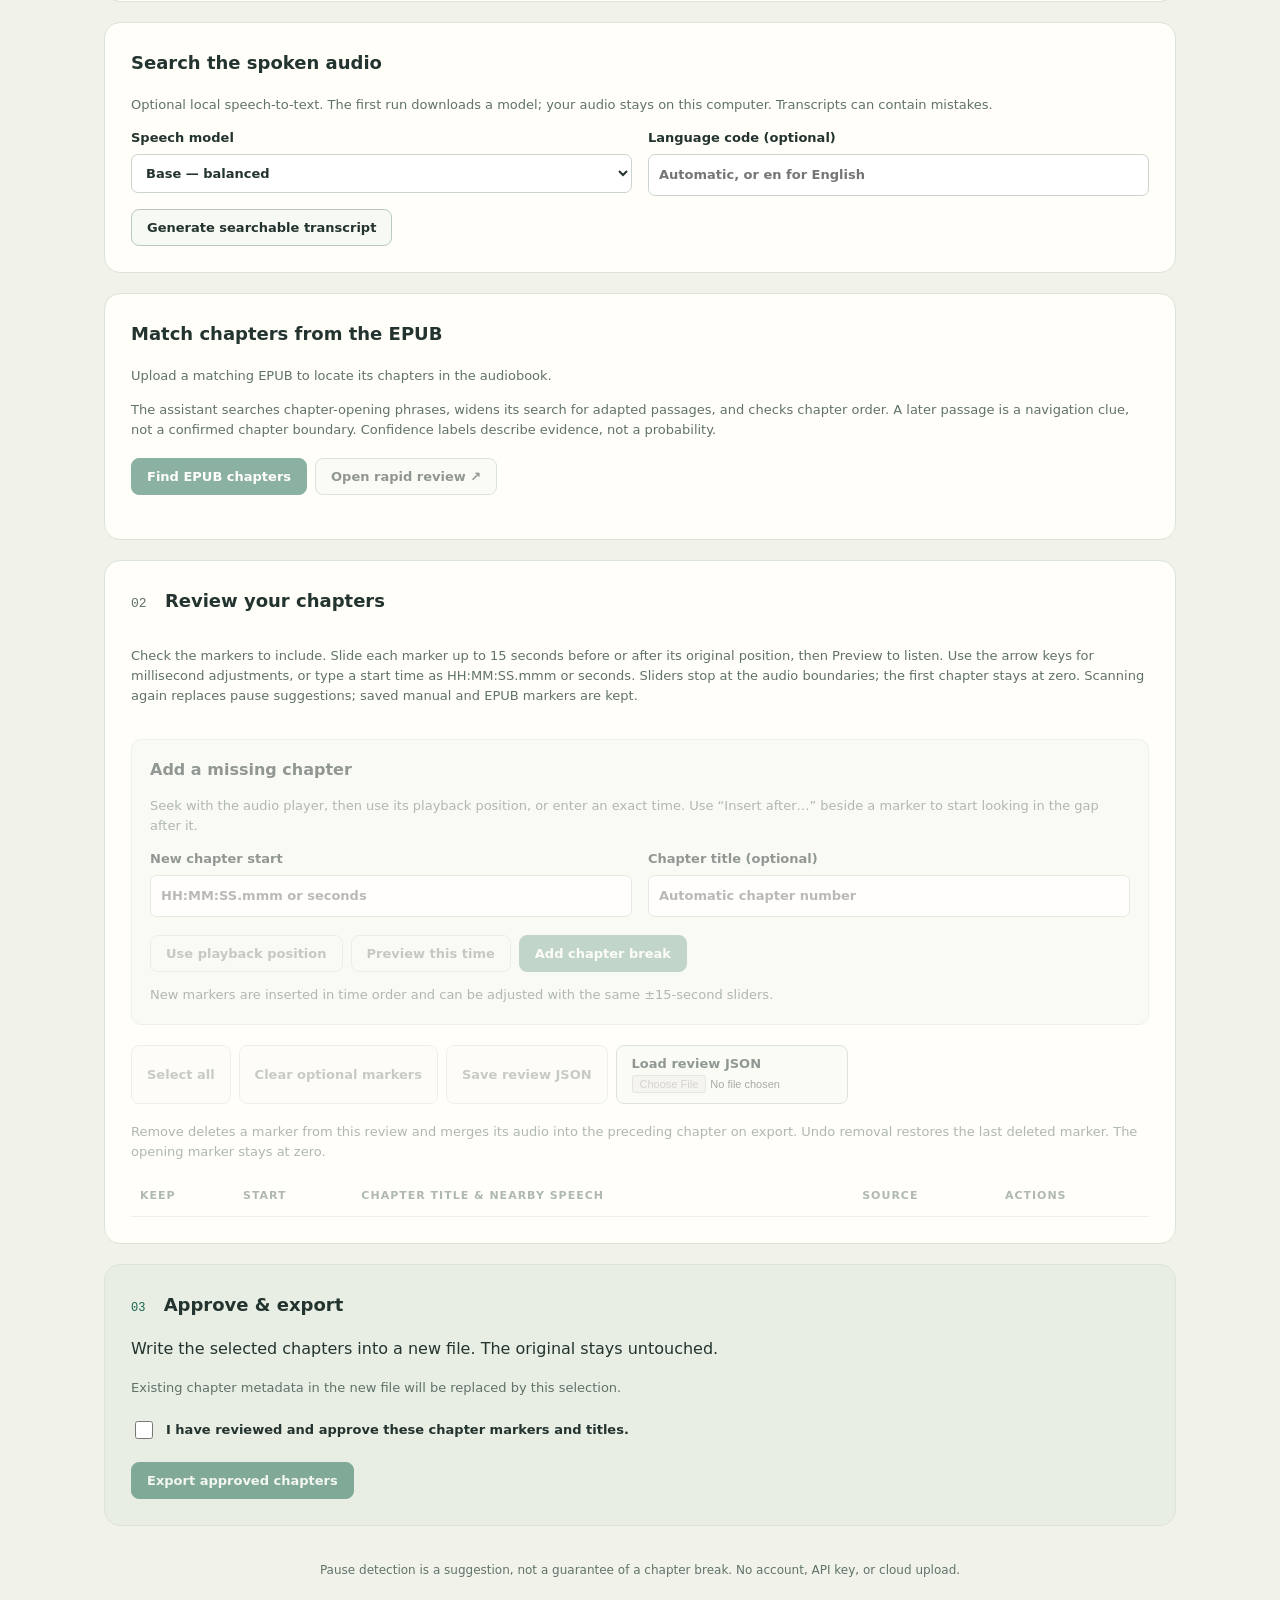
==== commit c60d9e34: "Release v1.4 with persistent transcription scheduling" ====
--- a/static/index.html
+++ b/static/index.html
@@ -6,6 +6,7 @@
   <title>Chapterise — pause, listen, mark</title>
   <link rel="stylesheet" href="style.css">
   <script src="app.js" defer></script>
+  <script src="queue.js" defer></script>
 </head>
 <body>
   <main>
@@ -23,6 +24,21 @@
       </fieldset>
       <progress id="upload-progress" max="100" value="0" hidden></progress>
       <p id="save-status" class="hint" role="status"></p>
+    </section>
+    <section>
+      <h2>Transcription backlog</h2>
+      <p class="hint">Queue saved projects or upload several audiobooks. One book runs at a time, even with the browser closed. Keep the server running. You can review chapters while the queue works.</p>
+      <div class="manual-fields">
+        <label>Model for new tasks<select id="queue-model"><option value="tiny">Tiny — fastest</option><option value="base" selected>Base — balanced</option><option value="small">Small — more accurate, slower</option></select></label>
+        <label>Language (optional)<input id="queue-language" maxlength="3" placeholder="Automatic, or en"></label>
+        <label>Start no earlier than (your local time)<input id="queue-start" type="datetime-local"></label>
+        <label>Add audiobooks<input id="queue-files" type="file" multiple accept=".m4b,.m4a"></label>
+      </div>
+      <label><input id="queue-align" type="checkbox"> Match EPUB chapters afterwards, if this project has an EPUB</label>
+      <div class="toolbar"><button id="queue-current">Queue open project</button><button id="queue-pause">Pause queue</button><button id="queue-resume">Resume queue</button><button id="queue-refresh-transcript">Load completed transcript</button></div>
+      <p class="hint">Settings and start time are saved separately for each task. Pause stops the current task at the next safe point; the unfinished chunk is repeated on resume. Removing a task keeps its uploaded book and saved project.</p>
+      <p id="queue-status" role="status"></p>
+      <div id="queue-tasks"></div>
     </section>
     <section class="player">
       <div class="fileline"><h2 id="filename">Loading audio…</h2><span id="duration"></span></div>
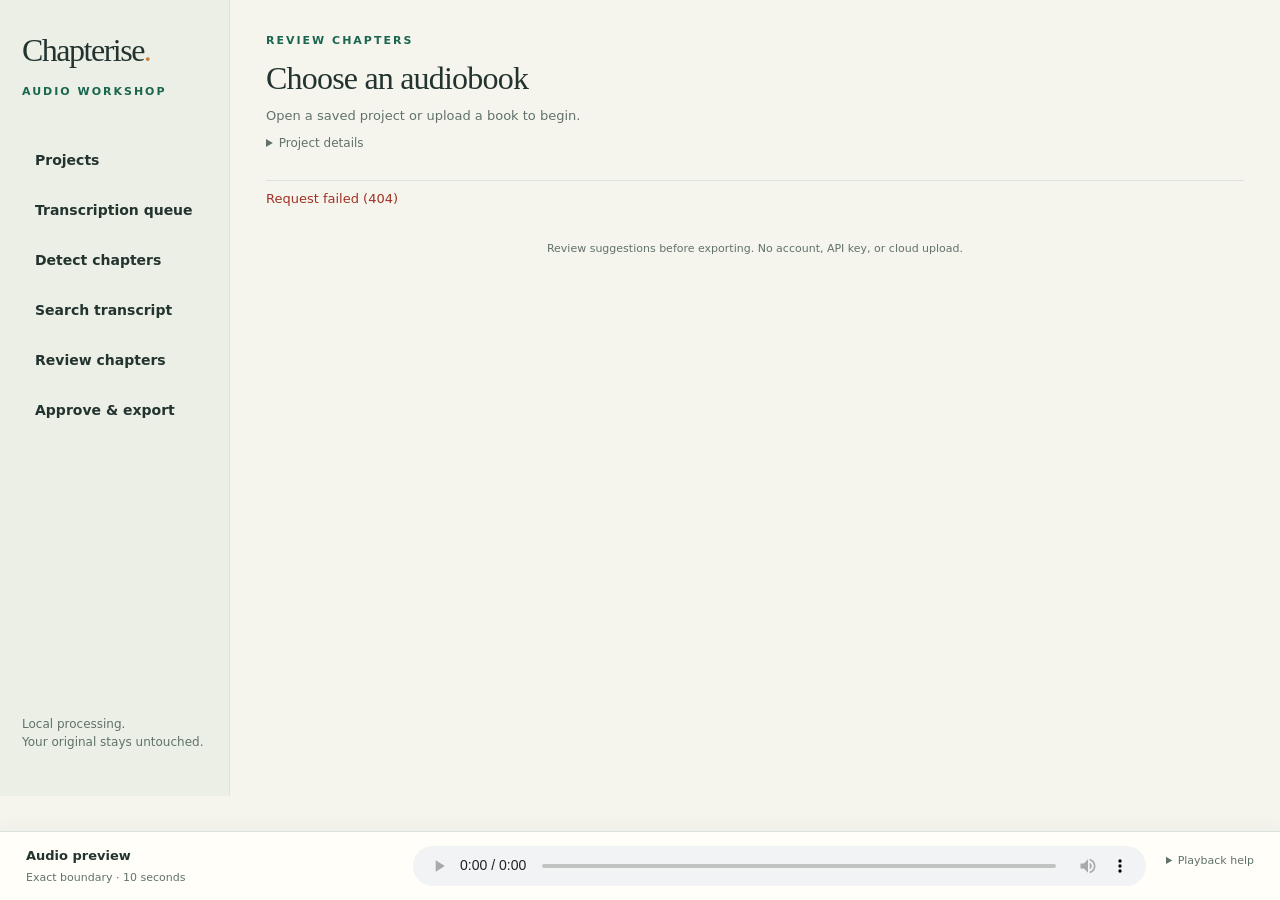
==== commit 804677fe: "Preview compact workspace UI in v1.5.0-beta.1" ====
--- a/static/index.html
+++ b/static/index.html
@@ -7,14 +7,39 @@
   <link rel="stylesheet" href="style.css">
   <script src="app.js" defer></script>
   <script src="queue.js" defer></script>
+  <script src="workspace.js" defer></script>
 </head>
-<body>
+<body class="workshop">
   <main>
-    <header><span class="eyebrow">LOCAL AUDIO WORKSHOP</span><h1>Chapterise<span>.</span></h1>
-      <p>Find the pauses. Listen for a new chapter. Keep the breaks that belong.</p></header>
-    <section>
+    <aside class="workflow-sidebar">
+      <a class="brand" href="#review">Chapterise<span>.</span></a>
+      <span class="eyebrow">AUDIO WORKSHOP</span>
+      <nav aria-label="Workspace">
+        <button data-workspace="projects">Projects</button>
+        <button data-workspace="queue">Transcription queue</button>
+        <button data-workspace="detect">Detect chapters</button>
+        <button data-workspace="transcript">Search transcript</button>
+        <button data-workspace="review">Review chapters</button>
+        <button data-workspace="export">Approve &amp; export</button>
+      </nav>
+      <p class="sidebar-note">Local processing.<br>Your original stays untouched.</p>
+    </aside>
+    <div class="workspace-content">
+      <header class="project-header">
+        <span class="eyebrow" id="workspace-heading">REVIEW CHAPTERS</span>
+        <h1 id="project-name">Choose an audiobook</h1>
+        <p id="project-summary">Open a saved project or upload a book to begin.</p>
+        <details class="project-details"><summary>Project details</summary><div class="fileline"><span id="filename">Loading audio…</span><span id="duration"></span></div></details>
+      </header>
+      <div class="workspace-feedback" aria-label="Processing and saving status">
+        <button id="pause-job" hidden>Pause processing</button>
+        <progress id="progress" max="100" value="0" hidden></progress>
+        <p id="status" role="status" aria-live="polite">Ready. Choose a workspace to begin.</p>
+        <p id="save-status" class="hint" role="status"></p>
+      </div>
+    <section id="view-projects" data-view="projects" hidden>
       <h2>Open a chaptering project</h2>
-      <p class="hint">Choose an audiobook and its matching EPUB. Files and processing stay on this computer. Completed transcription chunks and chapter edits are saved locally.</p>
+      <details class="help"><summary>How this works</summary><p class="hint">Choose an audiobook and its matching EPUB. Files and processing stay on this computer. Completed transcription chunks and chapter edits are saved locally.</p></details>
       <fieldset id="project-controls">
         <div class="manual-fields">
           <label>Audiobook (.m4b / .m4a)<input id="audio-upload" type="file" accept=".m4b,.m4a,audio/mp4"></label>
@@ -23,11 +48,11 @@
         <div class="toolbar"><label>Saved project<select id="project-list"><option value="">Choose a saved project…</option></select></label><button id="open-project">Open saved project</button></div>
       </fieldset>
       <progress id="upload-progress" max="100" value="0" hidden></progress>
-      <p id="save-status" class="hint" role="status"></p>
+
     </section>
-    <section>
+    <section id="view-queue" data-view="queue" hidden>
       <h2>Transcription backlog</h2>
-      <p class="hint">Queue saved projects or upload several audiobooks. One book runs at a time, even with the browser closed. Keep the server running. You can review chapters while the queue works.</p>
+      <details class="help"><summary>How the queue works</summary><p class="hint">Queue saved projects or upload several audiobooks. One book runs at a time, even with the browser closed. Keep the server running. You can review chapters while the queue works.</p></details>
       <div class="manual-fields">
         <label>Model for new tasks<select id="queue-model"><option value="tiny">Tiny — fastest</option><option value="base" selected>Base — balanced</option><option value="small">Small — more accurate, slower</option></select></label>
         <label>Language (optional)<input id="queue-language" maxlength="3" placeholder="Automatic, or en"></label>
@@ -36,29 +61,24 @@
       </div>
       <label><input id="queue-align" type="checkbox"> Match EPUB chapters afterwards, if this project has an EPUB</label>
       <div class="toolbar"><button id="queue-current">Queue open project</button><button id="queue-pause">Pause queue</button><button id="queue-resume">Resume queue</button><button id="queue-refresh-transcript">Load completed transcript</button></div>
-      <p class="hint">Settings and start time are saved separately for each task. Pause stops the current task at the next safe point; the unfinished chunk is repeated on resume. Removing a task keeps its uploaded book and saved project.</p>
+      <details class="help"><summary>Scheduling and pausing</summary><p class="hint">Settings and start time are saved separately for each task. Pause stops the current task at the next safe point; the unfinished chunk is repeated on resume. Removing a task keeps its uploaded book and saved project.</p></details>
       <p id="queue-status" role="status"></p>
       <div id="queue-tasks"></div>
     </section>
-    <section class="player">
-      <div class="fileline"><h2 id="filename">Loading audio…</h2><span id="duration"></span></div>
-      <audio id="audio" controls preload="metadata" ></audio>
-      <p id="playback-help">Preview starts at the exact timestamp and plays the next 10 seconds, or until the audio ends.</p>
-    </section>
-    <section>
-      <h2><span class="step">01</span> Find possible breaks</h2>
-      <fieldset id="settings"><div class="settings">
+    <section id="view-detect-pauses" data-view="detect" hidden>
+      <h2>Pause detection</h2>
+      <fieldset id="settings"><details class="help"><summary>Pause settings</summary><div class="settings">
         <label>Minimum pause (seconds)<input id="minimum" type="number" min="0.1" max="120" step="0.1" value="2"></label>
         <label>Silence threshold (dB)<input id="noise" type="number" min="-90" max="-5" value="-35"></label>
         <label>Suggested chapter spacing (seconds)<input id="spacing" type="number" min="0" max="86400" value="60"></label>
-      </div><p class="hint">A threshold nearer zero detects quieter speech as silence. Spacing selects likely breaks; shorter gaps remain available to review.</p>
+      </div><p class="hint">A threshold nearer zero detects quieter speech as silence. Spacing selects likely breaks; shorter gaps remain available to review.</p></details>
       <button id="scan" class="primary">Scan for pauses</button></fieldset>
-      <progress id="progress" max="100" value="0" hidden></progress>
-      <p id="status" role="status" aria-live="polite">Ready to scan. Your audio stays on this computer.</p>
+
+
     </section>
-    <section>
+    <section id="view-transcript" data-view="transcript" hidden>
       <h2>Search the spoken audio</h2>
-      <p class="hint">Optional local speech-to-text. The first run downloads a model; your audio stays on this computer. Transcripts can contain mistakes.</p>
+      <details class="help"><summary>How this works</summary><p class="hint">Optional local speech-to-text. The first run downloads a model; your audio stays on this computer. Transcripts can contain mistakes.</p></details>
       <fieldset id="transcription-settings">
         <div class="manual-fields">
           <label>Speech model<select id="speech-model"><option value="tiny">Tiny — fastest</option><option value="base" selected>Base — balanced</option><option value="small">Small — more accurate, slower</option></select></label>
@@ -70,25 +90,26 @@
       <div id="transcript-panel" hidden>
         <label class="transcript-search">Search transcript<input id="transcript-query" type="search" placeholder="Find a word or phrase…"></label>
         <p id="transcript-count" class="hint" role="status"></p>
-        <p class="hint">Select a result to listen and fill the manual chapter time. Save review JSON to keep your transcript for later.</p>
+        <details class="help"><summary>How this works</summary><p class="hint">Select a result to listen and fill the manual chapter time. Save review JSON to keep your transcript for later.</p></details>
         <div id="transcript-results" class="transcript-results"></div>
       </div>
     </section>
-    <section id="epub-section">
+    <section id="epub-section" data-view="detect" hidden>
       <h2>Match chapters from the EPUB</h2>
       <p id="book-status" class="hint">Upload a matching EPUB to locate its chapters in the audiobook.</p>
-      <p class="hint">The assistant searches chapter-opening phrases, widens its search for adapted passages, and checks chapter order. A later passage is a navigation clue, not a confirmed chapter boundary. Confidence labels describe evidence, not a probability.</p>
-      <div class="toolbar"><button id="align" class="primary" disabled>Find EPUB chapters</button><button id="rapid-review" disabled>Open rapid review ↗</button><button id="pause-job" hidden>Pause processing</button></div>
+      <details class="help"><summary>How matching works</summary><p class="hint">The assistant searches chapter-opening phrases, widens its search for adapted passages, and checks chapter order. A later passage is a navigation clue, not a confirmed chapter boundary. Confidence labels describe evidence, not a probability.</p></details>
+      <div class="toolbar"><button id="align" class="primary" disabled>Find EPUB chapters</button><button id="rapid-review" disabled>Open rapid review ↗</button></div>
       <p id="alignment-summary" role="status"></p>
       <div id="proposals" class="proposals"></div>
     </section>
-    <section>
-      <div class="fileline"><h2><span class="step">02</span> Review your chapters</h2><span id="count"></span></div>
-      <p class="hint">Check the markers to include. Slide each marker up to 15 seconds before or after its original position, then Preview to listen. Use the arrow keys for millisecond adjustments, or type a start time as HH:MM:SS.mmm or seconds. Sliders stop at the audio boundaries; the first chapter stays at zero. Scanning again replaces pause suggestions; saved manual and EPUB markers are kept.</p>
+    <section id="view-review" data-view="review" hidden>
+      <div class="fileline"><h2>Review your chapters</h2><span id="count"></span></div>
+      <details class="help"><summary>Review controls and shortcuts</summary><p class="hint">Check the markers to include. Slide each marker up to 15 seconds before or after its original position, then Preview to listen. Use the arrow keys for millisecond adjustments, or type a start time as HH:MM:SS.mmm or seconds. Sliders stop at the audio boundaries; the first chapter stays at zero. Scanning again replaces pause suggestions; saved manual and EPUB markers are kept.</p></details>
       <fieldset id="review">
+      <details id="manual-details"><summary>Add a chapter</summary>
       <form id="manual-form" class="manual-editor">
         <h3>Add a missing chapter</h3>
-        <p class="hint">Seek with the audio player, then use its playback position, or enter an exact time. Use “Insert after…” beside a marker to start looking in the gap after it.</p>
+        <details class="help"><summary>How this works</summary><p class="hint">Seek with the audio player, then use its playback position, or enter an exact time. Use “Insert after…” beside a marker to start looking in the gap after it.</p></details>
         <div class="manual-fields">
           <label>New chapter start<input id="manual-time" type="text" placeholder="HH:MM:SS.mmm or seconds" autocomplete="off" required></label>
           <label>Chapter title (optional)<input id="manual-title" type="text" maxlength="500" placeholder="Automatic chapter number"></label>
@@ -100,25 +121,31 @@
         </div>
         <p id="manual-status" class="hint" role="status" aria-live="polite">New markers are inserted in time order and can be adjusted with the same ±15-second sliders.</p>
       </form>
+      </details>
       <div class="toolbar">
         <button id="select">Select all</button><button id="clear">Clear optional markers</button>
         <button id="undo-remove" hidden>Undo removal</button>
         <button id="save">Save review JSON</button><label class="import">Load review JSON<input id="load" type="file" accept=".json,application/json"></label>
       </div>
-      <p class="hint">Remove deletes a marker from this review and merges its audio into the preceding chapter on export. Undo removal restores the last deleted marker. The opening marker stays at zero.</p>
+      <details class="help"><summary>Removing and restoring markers</summary><p class="hint">Remove deletes a marker from this review and merges its audio into the preceding chapter on export. Undo removal restores the last deleted marker. The opening marker stays at zero.</p></details>
       <div class="tablewrap"><table><thead><tr><th>Keep</th><th>Start</th><th>Chapter title &amp; nearby speech</th><th>Source</th><th>Actions</th></tr></thead><tbody id="rows"></tbody></table></div>
       </fieldset>
     </section>
-    <section class="export">
-      <h2><span class="step">03</span> Approve &amp; export</h2>
+    <section class="export" id="view-export" data-view="export" hidden>
+      <h2>Approve &amp; export</h2>
       <p>Write the selected chapters into a new file. The original stays untouched.</p>
       <p class="hint">Existing chapter metadata in the new file will be replaced by this selection.</p>
       <code id="output"></code>
       <label class="approval"><input id="approved" type="checkbox"> I have reviewed and approve these chapter markers and titles.</label>
       <button id="export" class="primary" disabled>Export approved chapters</button>
       <a id="download-export" href="export" hidden>Download exported audio</a>
+    </section>      <footer>Review suggestions before exporting. No account, API key, or cloud upload.</footer>
+    </div>
+    <section class="player" aria-label="Audio playback">
+      <div class="transport-copy"><strong id="transport-title">Audio preview</strong><span>Exact boundary · 10 seconds</span></div>
+      <audio id="audio" controls preload="metadata"></audio>
+      <details class="playback-help"><summary>Playback help</summary><p id="playback-help">Preview starts at the exact timestamp and plays the next 10 seconds, or until the audio ends.</p></details>
     </section>
-    <footer>Pause detection is a suggestion, not a guarantee of a chapter break. No account, API key, or cloud upload.</footer>
   </main>
 </body>
 </html>
--- a/static/style.css
+++ b/static/style.css
@@ -9,3 +9,28 @@
 .proposals{display:grid;gap:12px;max-height:650px;overflow:auto}.proposal{border:1px solid var(--border);border-radius:10px;padding:18px;background:#f7f9f3}.proposal h3{font-size:16px;margin:0}.proposal p{font-size:13px;margin:8px 0;white-space:pre-wrap}.proposal .evidence{display:grid;grid-template-columns:1fr 1fr;gap:18px}.confidence{font-size:12px;font-weight:600;color:var(--green)}.confidence.review,.confidence.unmatched{color:#8b5418}.proposal .toolbar{margin-bottom:0}#download-export{display:inline-block;margin:16px;color:var(--green)}#download-export[hidden]{display:none}#save-status.error{color:#a13124}@media(max-width:650px){.proposal .evidence{grid-template-columns:1fr}}
 
 .rapid-review main{max-width:940px;padding-top:24px}.rapid-review header{padding-bottom:8px}.rapid-review h1{font-size:38px;letter-spacing:-1px}.rapid-review .evidence{display:grid;grid-template-columns:1fr 1fr;gap:20px;margin:20px 0}.rapid-review .evidence p{white-space:pre-wrap;max-height:200px;overflow:auto}.rapid-review #predicted{font-variant-numeric:tabular-nums}.rapid-review #status{min-height:24px;margin:0 0 14px}.rapid-review #reason{font-size:13px}body>section{max-width:900px;margin:24px auto}body>section button{margin-right:10px}@media(max-width:650px){.rapid-review .evidence{grid-template-columns:1fr}}
+
+/* Compact editing workspace. The separate rapid-review window keeps its layout. */
+[hidden]{display:none!important}
+.workshop{background:#f5f5ee;font-size:15px}
+.workshop main{max-width:1560px;padding:0;display:grid;grid-template-columns:230px minmax(0,1fr);min-height:100vh}
+.workflow-sidebar{position:sticky;top:0;height:calc(100dvh - 104px);padding:32px 22px;border-right:1px solid var(--border);background:#ecefe5;display:flex;flex-direction:column;gap:14px}
+.brand{font:32px Georgia,serif;letter-spacing:-1.5px;color:var(--ink);text-decoration:none}.brand span{color:#c78039}
+.workflow-sidebar nav{display:grid;gap:6px;margin-top:24px}.workflow-sidebar nav button{text-align:left;border-color:transparent;background:transparent;padding:12px;font-size:14px;min-height:44px}.workflow-sidebar nav button[aria-current=page]{background:var(--green);color:white}
+.sidebar-note{margin-top:auto;color:var(--muted);font-size:12px}
+.workspace-content{min-width:0;padding:28px 36px 140px}
+.workshop .project-header{padding:0 0 18px;border-bottom:1px solid var(--border)}
+.workshop h1{font-size:32px;line-height:1.2;letter-spacing:-.8px;margin:8px 0;overflow-wrap:anywhere}
+.workshop .project-header p{font-size:13px;margin:8px 0;color:var(--muted)}
+.project-details summary{font-size:12px;color:var(--muted)}.project-details .fileline{font-size:12px;margin-top:8px;overflow-wrap:anywhere}
+.workshop section[data-view]{padding:22px 0;margin:0 0 20px;border:0;border-bottom:1px solid var(--border);border-radius:0;background:transparent}
+.workshop h2{font-size:20px;margin:0 0 16px}.workshop .toolbar{margin:12px 0;gap:8px}.workshop .manual-fields{gap:14px}.workshop button{min-height:40px}.workshop .export{background:transparent}
+.workspace-feedback{padding:8px 0 12px}.workspace-feedback #status{margin:0;font-size:13px}.workspace-feedback #save-status{margin:4px 0 0;font-size:12px}.workspace-feedback progress{margin-top:8px}
+.help{font-size:13px;color:var(--muted);margin:10px 0 16px}.help summary,.project-details summary,.playback-help summary,#manual-details>summary{cursor:pointer;min-height:28px;display:list-item}.help p{margin:8px 0}.help .settings{margin:12px 0}
+#manual-details>summary{font-weight:600;color:var(--green);font-size:14px}#manual-details .manual-editor{margin:8px 0 14px;padding:16px}
+.workshop .tablewrap{max-height:none;overflow:visible}.workshop table{min-width:0}.workshop td,.workshop th{padding:12px 7px}.workshop td:nth-child(2){min-width:180px}.workshop td:nth-child(3){min-width:160px}.workshop .marker-actions{min-width:108px}.workshop .marker-actions button{font-size:12px;padding:8px}
+.workshop .proposals{max-height:none}.workshop .proposal{padding:16px;margin-bottom:10px}.workshop footer{font-size:11px}
+.workshop .player{position:fixed;bottom:0;left:0;right:0;z-index:5;max-width:1560px;margin:0 auto;border:0;border-top:1px solid var(--border);border-radius:0;background:#fffef9f5;backdrop-filter:blur(10px);padding:14px 26px;display:grid;grid-template-columns:minmax(180px,1fr) minmax(260px,2fr) auto;align-items:center;gap:20px;box-shadow:0 -3px 20px #23332f0a}
+.transport-copy{min-width:0;display:grid;gap:3px}.transport-copy strong{font-size:13px;overflow:hidden;white-space:nowrap;text-overflow:ellipsis}.transport-copy span{font-size:11px;color:var(--muted)}.playback-help{font-size:11px;color:var(--muted)}.playback-help p{max-width:230px}.workshop audio{height:40px}
+@media(max-width:1100px){.workshop main{grid-template-columns:190px minmax(0,1fr)}.workflow-sidebar{padding:24px 14px}.workspace-content{padding:24px 20px 140px}.workshop td:nth-child(2){min-width:150px}.workshop td:nth-child(3){min-width:130px}}
+@media(max-width:850px){.workshop main{display:block}.workflow-sidebar{position:relative;height:auto;padding:16px;border-right:0;border-bottom:1px solid var(--border);gap:4px}.workflow-sidebar .eyebrow,.sidebar-note{display:none}.brand{font-size:28px}.workflow-sidebar nav{display:flex;overflow-x:auto;margin-top:10px;gap:6px}.workflow-sidebar nav button{flex-shrink:0;font-size:13px;padding:10px}.workspace-content{padding:20px 16px 160px}.workshop h1{font-size:27px}.workshop .player{grid-template-columns:1fr;padding:10px 16px max(10px,env(safe-area-inset-bottom));gap:5px}.transport-copy{display:flex;justify-content:space-between;align-items:center;gap:12px}.transport-copy strong{max-width:60%}.playback-help{display:none}.workshop .tablewrap{overflow:visible}.workshop table,.workshop tbody,.workshop tr,.workshop td{display:block;width:100%}.workshop thead{display:none}.workshop tr{border:1px solid var(--border);border-radius:10px;padding:14px;background:var(--paper);margin-bottom:12px}.workshop td{border:0;padding:5px 0}.workshop td:before{content:attr(data-label);display:block;color:var(--muted);font-size:11px;margin-bottom:4px}.workshop td:first-child{float:right;width:auto}.workshop td:nth-child(2),.workshop td:nth-child(3){min-width:0}.workshop .marker-actions{display:flex;gap:8px;flex-wrap:wrap}.workshop .marker-actions:before{display:none}.workshop .marker-actions button{width:auto;flex:1;min-height:44px}.workshop .manual-fields,.workshop .settings{grid-template-columns:1fr}.workshop button,.workshop input:not([type=checkbox]):not([type=range]),.workshop select{min-height:44px}.workshop .toolbar button{flex-grow:1}.workshop .new-marker{background:#edf4e5}}
